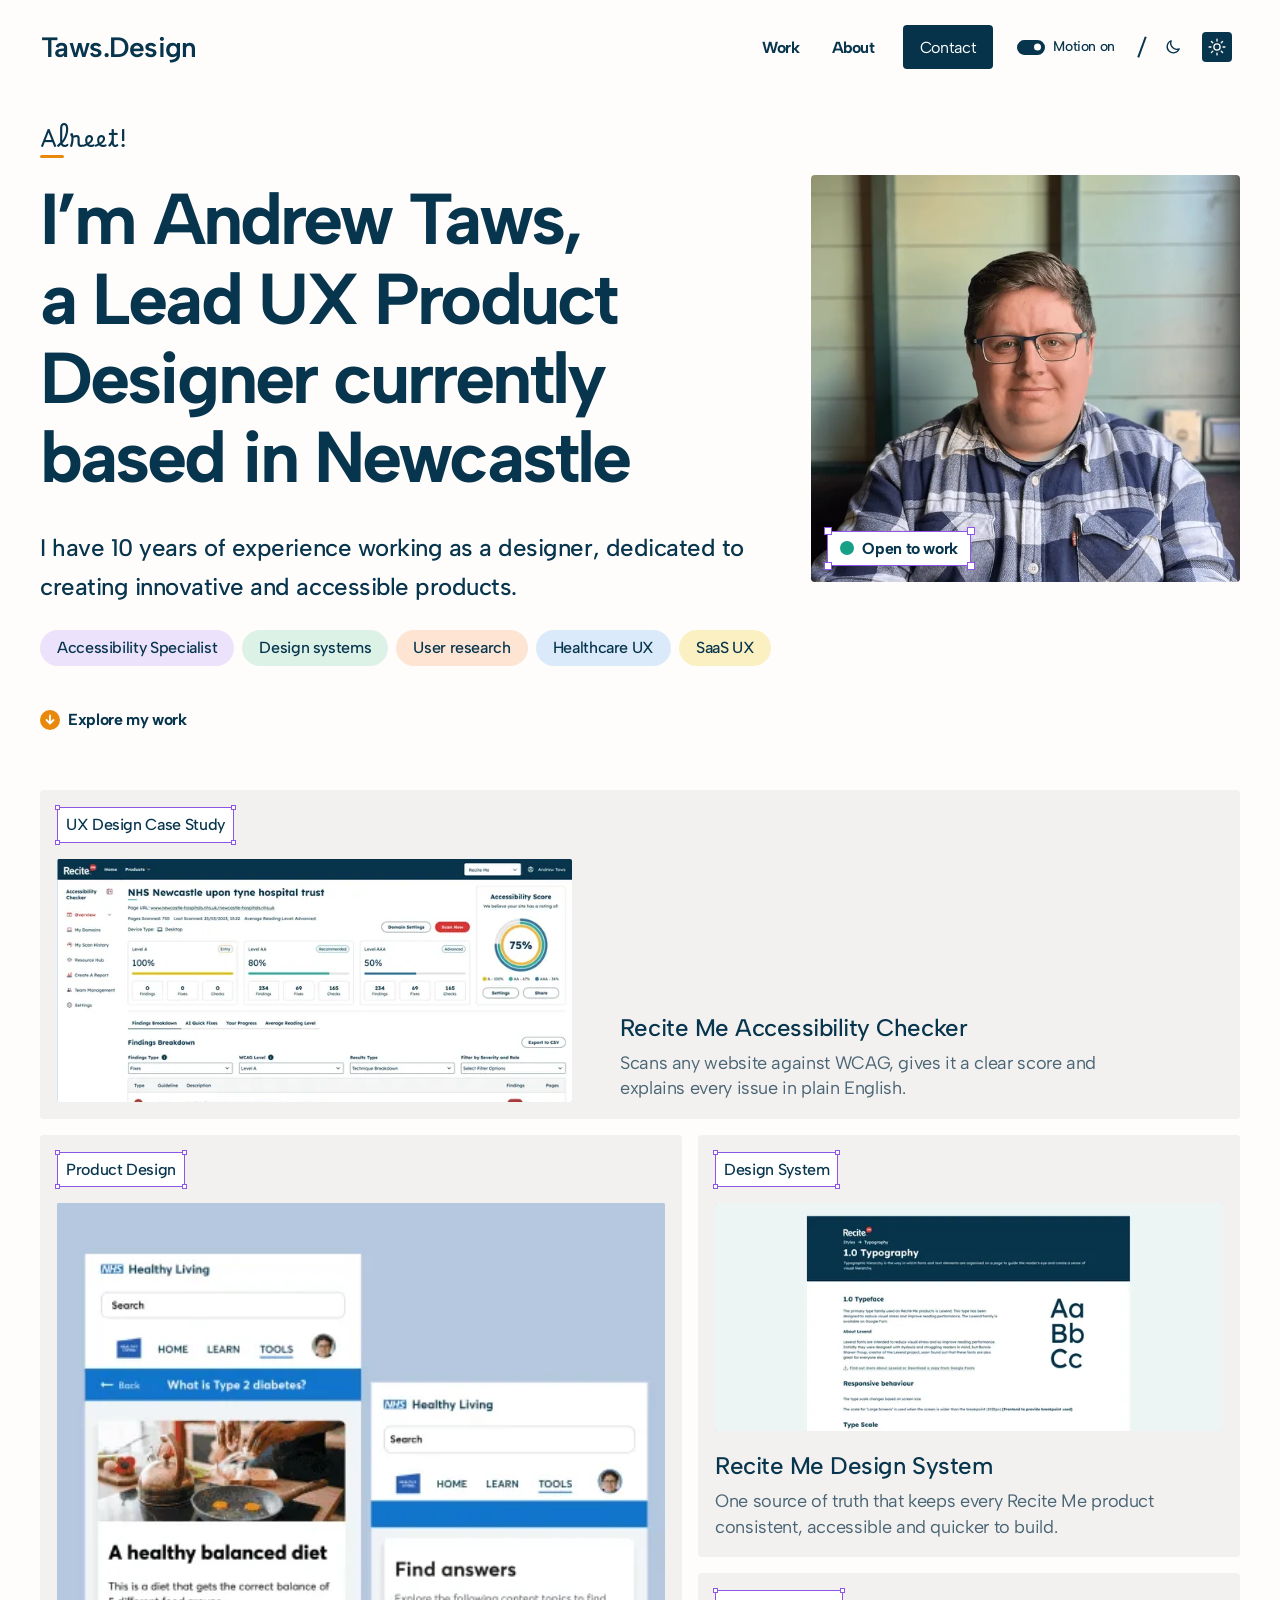
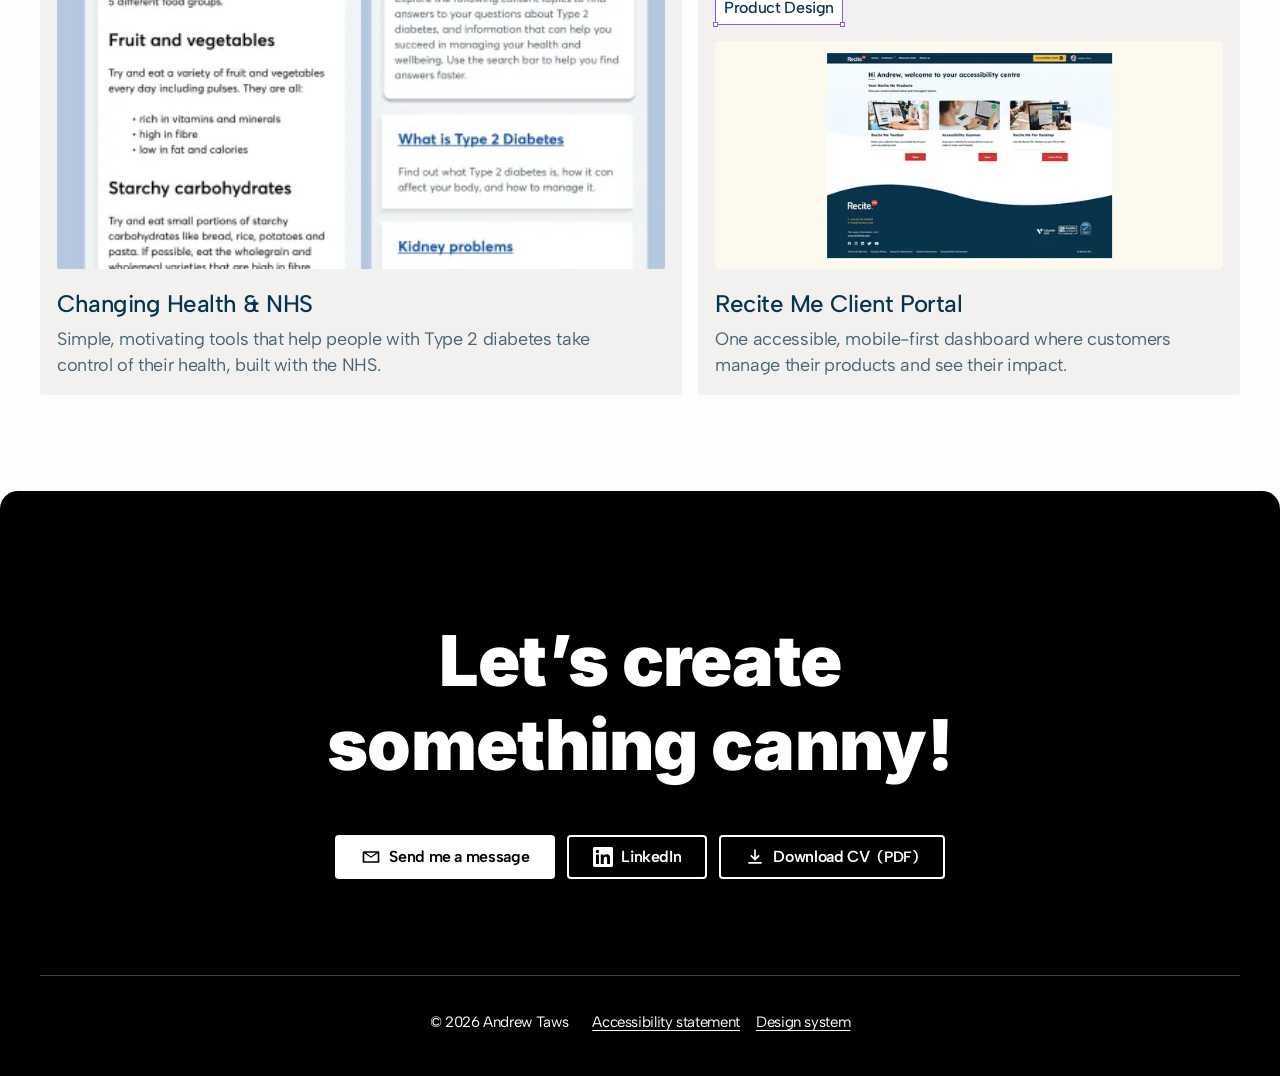
==== index.html @ 9b010a1b "Fix WCAG 1.3.1 (F2) flag on homepage card project-type chips The bold standalone chip read as an unm" ====
<!doctype html>
<html lang="en-GB">
<head>
  <meta charset="utf-8">
  <meta name="viewport" content="width=device-width, initial-scale=1">
  <script>(function(d){d.classList.add("js");try{if(localStorage.getItem("motion")==="paused")d.classList.add("motion-paused");var t=localStorage.getItem("theme");if(t==="dark"||t==="light")d.setAttribute("data-theme",t)}catch(e){}})(document.documentElement)</script>
  <title>Andrew Taws – Lead UX Product Designer, Accessibility Specialist</title>
  <meta name="description" content="Andrew Taws is a Lead UX Product Designer in Newcastle with 10 years' experience designing accessible products, design systems and healthcare services.">
  <link rel="canonical" href="https://andrewtaws.co.uk/">

  <meta property="og:type" content="website">
  <meta property="og:site_name" content="Taws.Design">
  <meta property="og:title" content="Andrew Taws – Lead UX Product Designer">
  <meta property="og:description" content="Lead UX Product Designer in Newcastle, specialising in accessibility, design systems and healthcare UX.">
  <meta property="og:url" content="https://andrewtaws.co.uk/">
  <meta property="og:image" content="https://andrewtaws.co.uk/assets/images/og-image.jpg">
  <meta property="og:image:width" content="1200">
  <meta property="og:image:height" content="630">
  <meta property="og:image:alt" content="Andrew Taws, Lead UX Product Designer">
  <meta name="twitter:card" content="summary_large_image">

  <link rel="icon" href="favicon.ico" sizes="any">
  <link rel="icon" href="favicon-32.png" type="image/png" sizes="32x32">
  <link rel="apple-touch-icon" href="apple-touch-icon.png">
  <link rel="manifest" href="site.webmanifest">
  <meta name="theme-color" content="#fffcfc" media="(prefers-color-scheme: light)">
  <meta name="theme-color" content="#0f1c25" media="(prefers-color-scheme: dark)">

  <link rel="preload" href="assets/fonts/albert-sans-latin.woff2" as="font" type="font/woff2" crossorigin>
  <link rel="stylesheet" href="assets/css/tokens.css?v=7671c35b">
  <link rel="stylesheet" href="assets/css/base.css?v=1dd6b6e0">
  <link rel="stylesheet" href="assets/css/components.css?v=0303f8e1">
  <script src="assets/js/site.js?v=ac7a32ef" defer></script>
  <script src="assets/js/scroll-reveal.js?v=4744df16" defer></script>
</head>
<body>
  <a class="skip-link" href="#main">Skip to main content</a>

  <header class="site-header">
    <div class="container site-header__inner">
      <a class="logo" href="./">Taws.Design<span class="visually-hidden"> – home</span></a>
      <button class="nav-toggle" type="button" aria-expanded="false" aria-controls="site-nav-list">
        <svg class="nav-toggle__icon" viewBox="0 0 24 24" aria-hidden="true" focusable="false"><path class="nav-toggle__open" d="M3 6h18v2H3V6Zm0 5h18v2H3v-2Zm0 5h18v2H3v-2Z"/><path class="nav-toggle__close" d="m6.4 5 5.6 5.6L17.6 5 19 6.4 13.4 12l5.6 5.6-1.4 1.4-5.6-5.6L6.4 19 5 17.6l5.6-5.6L5 6.4 6.4 5Z"/></svg>
        <span class="visually-hidden">Menu</span>
      </button>
      <nav class="site-nav" aria-label="Main">
        <ul class="site-nav__list" id="site-nav-list">
          <li><a class="site-nav__link" href="#work">Work</a></li>
          <li><a class="site-nav__link" href="about.html">About</a></li>
          <li><a class="site-nav__link site-nav__link--cta" href="contact.html">Contact</a></li>
          <li class="site-nav__item--motion"><button class="motion-toggle" type="button" role="switch" aria-checked="true"><span class="motion-toggle__switch" aria-hidden="true"></span>Motion<span class="motion-toggle__state" aria-hidden="true">&nbsp;on</span></button></li>
          <li class="site-nav__item--theme"><div class="theme-picker" role="group" aria-label="Colour theme"><button class="theme-picker__btn" type="button" aria-pressed="false" data-theme-choice="dark"><svg class="theme-picker__icon" viewBox="0 0 24 24" aria-hidden="true" focusable="false"><path d="M19.5 14.2A7.5 7.5 0 0 1 9.8 4.5a7.5 7.5 0 1 0 9.7 9.7Z"/></svg><span class="visually-hidden">Dark mode</span></button><button class="theme-picker__btn" type="button" aria-pressed="false" data-theme-choice="light"><svg class="theme-picker__icon" viewBox="0 0 24 24" aria-hidden="true" focusable="false"><circle cx="12" cy="12" r="3.75"/><path d="M12 2.5v2.25M12 19.25v2.25M2.5 12h2.25M19.25 12h2.25M5.3 5.3l1.6 1.6M17.1 17.1l1.6 1.6M5.3 18.7l1.6-1.6M17.1 6.9l1.6-1.6"/></svg><span class="visually-hidden">Light mode</span></button></div></li>
        </ul>
      </nav>
    </div>
  </header>

  <main id="main" tabindex="-1">
    <div class="container">
      <section class="hero hero--home">
        <div class="hero__content">
          <p class="greeting" data-reveal="intro-chars">Alreet!</p>
          <h1 data-reveal="intro-words" data-reveal-delay="0.3">I’m Andrew Taws, a Lead UX Product Designer currently based in Newcastle</h1>
          <p class="lead">I have 10 years of experience working as a designer, dedicated to creating innovative and accessible products.</p>
          <!-- TODO (Andrew): review these specialism chips. -->
          <div class="hero__tags">
            <ul class="pill-list hero__chips" aria-label="Specialisms">
              <li class="pill pill--violet">Accessibility Specialist</li>
              <li class="pill pill--mint">Design systems</li>
              <li class="pill pill--peach">User research</li>
              <li class="pill pill--sky">Healthcare UX</li>
              <li class="pill pill--lemon">SaaS UX</li>
            </ul>
            <p class="hero__actions">
              <a class="scroll-link scroll-link--nudge" href="#work">
                <span class="scroll-link__icon" aria-hidden="true">
                  <svg viewBox="0 0 12 12" focusable="false"><path d="M6 1.5v8M2.5 6 6 9.5 9.5 6" fill="none" stroke="currentColor" stroke-width="1.8" stroke-linecap="round" stroke-linejoin="round"/></svg>
                </span>
                <span class="hero__action-long">Explore my work</span><span class="hero__action-short">View work</span>
              </a>
            </p>
          </div>
        </div>

        <div class="hero__media">
          <div class="portrait">
            <img srcset="assets/images/shared/profile-andrew-taws-640.webp 640w, assets/images/shared/profile-andrew-taws-1024.webp 1024w, assets/images/shared/profile-andrew-taws.webp 1200w" sizes="(min-width: 75em) 448px, (min-width: 56em) 36vw, 14rem" class="portrait__img" src="assets/images/shared/profile-andrew-taws.webp" width="1200" height="1351" alt="Andrew Taws" loading="lazy" decoding="async">
            <p class="status-badge figma-frame figma-frame--lg"><span class="status-badge__dot" aria-hidden="true"></span>Open to work</p>
          </div>
        </div>
      </section>

      <section class="work" id="work" aria-labelledby="work-title">
        <h2 class="visually-hidden" id="work-title">Selected work</h2>
        <ul class="work-grid">
          <li data-reveal class="work-grid__item--feature">
            <div class="card card--feature">
              <h3 class="card__title"><a class="card__link" href="work/checker.html">Recite Me Accessibility Checker</a></h3>
              <p class="chip card__chip figma-frame"><span class="visually-hidden">Project type: </span>UX Design Case Study</p>
              <p class="card__desc">Scans any website against WCAG, gives it a clear score and explains every issue in plain English.</p>
              <div class="card__media">
                <img srcset="assets/images/shared/checker-dashboard-640.webp 640w, assets/images/shared/checker-dashboard-1024.webp 1024w, assets/images/shared/checker-dashboard-1440.webp 1440w, assets/images/shared/checker-dashboard.webp 1915w" sizes="(min-width: 75em) 540px, (min-width: 48em) 45vw, 92vw" src="assets/images/shared/checker-dashboard.webp" width="1915" height="1436" alt="" loading="lazy" decoding="async">
              </div>
            </div>
          </li>
          <li data-reveal class="work-grid__item--tall">
            <div class="card card--tall">
              <h3 class="card__title"><a class="card__link" href="work/changing-health.html">Changing Health &amp; NHS</a></h3>
              <p class="chip card__chip figma-frame"><span class="visually-hidden">Project type: </span>Product Design</p>
              <p class="card__desc">Simple, motivating tools that help people with Type 2 diabetes take control of their health, built with the NHS.</p>
              <div class="card__media">
                <img src="assets/images/home/home-card-changing-health.webp" width="430" height="1350" alt="" loading="lazy" decoding="async">
              </div>
            </div>
          </li>
          <li data-reveal class="work-grid__item--a">
            <div class="card card--wide">
              <h3 class="card__title"><a class="card__link" href="work/design-system.html">Recite Me Design System</a></h3>
              <p class="chip card__chip figma-frame"><span class="visually-hidden">Project type: </span>Design System</p>
              <p class="card__desc">One source of truth that keeps every Recite Me product consistent, accessible and quicker to build.</p>
              <div class="card__media">
                <img srcset="assets/images/home/home-card-design-system-640.webp 640w, assets/images/home/home-card-design-system-1024.webp 1024w, assets/images/home/home-card-design-system.webp 1524w" sizes="(min-width: 75em) 510px, (min-width: 48em) 44vw, 92vw" src="assets/images/home/home-card-design-system.webp" width="1524" height="684" alt="" loading="lazy" decoding="async">
              </div>
            </div>
          </li>
          <li data-reveal class="work-grid__item--b">
            <div class="card card--wide">
              <h3 class="card__title"><a class="card__link" href="work/client-portal.html">Recite Me Client Portal</a></h3>
              <p class="chip card__chip figma-frame"><span class="visually-hidden">Project type: </span>Product Design</p>
              <p class="card__desc">One accessible, mobile-first dashboard where customers manage their products and see their impact.</p>
              <div class="card__media">
                <img srcset="assets/images/home/home-card-client-portal-640.webp 640w, assets/images/home/home-card-client-portal-1024.webp 1024w, assets/images/home/home-card-client-portal.webp 1524w" sizes="(min-width: 75em) 510px, (min-width: 48em) 44vw, 92vw" src="assets/images/home/home-card-client-portal.webp" width="1524" height="684" alt="" loading="lazy" decoding="async">
              </div>
            </div>
          </li>
        </ul>
      </section>
    </div>
  </main>

  <footer class="site-footer on-dark">
    <div class="container">
      <h2 class="site-footer__title" data-reveal="words">Let’s create something canny!</h2>
      <ul class="cluster site-footer__actions">
        <li><a class="btn btn--inverse" href="contact.html">
          <svg class="btn__icon" viewBox="0 0 24 24" aria-hidden="true" focusable="false"><path d="M3 5h18a1 1 0 0 1 1 1v12a1 1 0 0 1-1 1H3a1 1 0 0 1-1-1V6a1 1 0 0 1 1-1Zm1 2.4V17h16V7.4l-7.4 5.2a1 1 0 0 1-1.2 0L4 7.4ZM5.9 7l6.1 4.3L18.1 7H5.9Z"/></svg>
          Send me a message</a></li>
        <li><a class="btn btn--ghost-inverse" href="https://www.linkedin.com/in/andrewtaws/" target="_blank" rel="noopener">
          <svg class="btn__icon" viewBox="0 0 24 24" aria-hidden="true" focusable="false"><path d="M20.45 20.45h-3.56v-5.57c0-1.33-.02-3.04-1.85-3.04-1.85 0-2.14 1.45-2.14 2.94v5.67H9.35V9h3.41v1.56h.05c.48-.9 1.64-1.85 3.37-1.85 3.6 0 4.27 2.37 4.27 5.46v6.28ZM5.34 7.43a2.06 2.06 0 1 1 0-4.13 2.06 2.06 0 0 1 0 4.13ZM7.12 20.45H3.56V9h3.56v11.45ZM22.22 0H1.77C.79 0 0 .77 0 1.73v20.54C0 23.23.79 24 1.77 24h20.45c.98 0 1.78-.77 1.78-1.73V1.73C24 .77 23.2 0 22.22 0Z"/></svg>
          LinkedIn<span class="visually-hidden"> (opens in a new tab)</span></a></li>
        <li><a class="btn btn--ghost-inverse" href="assets/files/andrew-taws-cv.pdf">
          <svg class="btn__icon" viewBox="0 0 24 24" aria-hidden="true" focusable="false"><path d="M11 3h2v9.6l3.3-3.3 1.4 1.4L12 16.4l-5.7-5.7 1.4-1.4 3.3 3.3V3ZM4 18h16v2H4v-2Z"/></svg>
          Download CV <span class="text-sm">(PDF)</span></a></li>
      </ul>
      <div class="site-footer__meta">
        <p>© 2026 Andrew Taws</p>
        <nav aria-label="Footer">
          <ul>
            <li><a href="accessibility.html">Accessibility statement</a></li>
            <li><a href="design-system.html">Design system</a></li>
          </ul>
        </nav>
      </div>
    </div>
  </footer>
</body>
</html>
---- assets/css/tokens.css ----
/* ==========================================================================
   Taws.Design: design tokens
   --------------------------------------------------------------------------
   The single source of truth for colour, type, spacing and shape.
   Every component reads from these custom properties. Change a value here
   and it updates everywhere. Documented in design-system.html.
   ========================================================================== */

/* Fonts: self-hosted Latin subsets (no third-party requests) -------------- */
@font-face {
  font-family: "Albert Sans";
  font-style: normal;
  font-weight: 400 700;
  font-display: swap;
  src: url("../fonts/albert-sans-latin.woff2") format("woff2");
}

@font-face {
  font-family: "Borel";
  font-style: normal;
  font-weight: 400;
  font-display: swap;
  src: url("../fonts/borel-latin.woff2") format("woff2");
}

@font-face {
  font-family: "Inter";
  font-style: normal;
  font-weight: 900;
  font-display: swap;
  src: url("../fonts/inter-900-latin.woff2") format("woff2");
}

:root {
  /* ---- Colour: primitives ---------------------------------------------- */
  --navy-900: #07354d;   /* Text and headings: 12.7:1 on canvas */
  --navy-800: #06334a;   /* Buttons */
  --navy-700: #0d4766;   /* Button hover */
  --slate-600: #4a6575;  /* Muted text: 6:1 on canvas */
  --sand-100: #f3f1ef;   /* Card surface */
  --snow-50: #fffcfc;    /* Page canvas */
  --white: #ffffff;
  --black: #000000;
  --sky-200: #b8d3ed;    /* Media band behind screenshots */
  --amber-500: #e8890c;  /* Decorative only: never for text or focus */
  --amber-700: #b35c00;  /* Focus ring on light: 4.6:1 */
  --amber-300: #ffb84d;  /* Focus ring on dark: 12.2:1 */
  --green-500: #16a085;  /* Status dot: decorative, always paired with text */
  --red-700: #b42318;    /* Errors: 6.4:1 */
  --violet-500: #8f55e4; /* Figma-style selection frame: 4:1 on cards. Decorative */
  --violet-100: #ece2fb; /* Accent pill background: navy text 10.4:1 */
  --mint-100: #dcf2e7;   /* Pastel pill: navy text 11.0:1 */
  --peach-100: #fde4d3;  /* Pastel pill: navy text 10.6:1 */
  --sky-100: #dbeafa;    /* Pastel pill: navy text 10.6:1 */
  --lemon-100: #fbf0c2;  /* Pastel pill: navy text 11.3:1 */

  /* ---- Colour: semantic roles (use these in components) ----------------- */
  --color-bg: var(--snow-50);
  --color-surface: var(--sand-100);
  --color-surface-raised: var(--white);
  --color-text: var(--navy-900);
  --color-text-muted: var(--slate-600);
  --color-heading: var(--navy-900);
  --color-link: var(--navy-900);
  --color-action: var(--navy-800);
  --color-action-hover: var(--navy-700);
  --color-on-action: var(--white);
  --color-accent: var(--amber-500);
  --color-focus: var(--amber-700);
  --color-focus-inverse: var(--amber-300);
  --color-media-band: var(--sky-200);
  --color-success: var(--green-500);
  --color-error: var(--red-700);
  --color-frame: var(--violet-500);
  --color-accent-soft: var(--violet-100);
  --color-inverse-bg: var(--black);
  --color-inverse-text: var(--white);
  --color-border: #d9d4cf;
  --color-border-strong: var(--navy-900);
  --color-on-inverse: var(--black);       /* Text on light buttons in the footer */
  --color-inverse-hover: var(--sand-100);
  --color-frame-handle: var(--white);     /* Figma frame corner handles */
  --color-input-bg: var(--white);
  --color-figure-bg: var(--white);        /* Behind screenshots with transparency */
  --color-selection-bg: var(--navy-900);
  --color-selection-text: var(--white);
  --color-code-bg: var(--navy-900);
  --color-code-text: var(--white);
  --color-pill-violet: var(--violet-100);
  --color-pill-mint: var(--mint-100);
  --color-pill-peach: var(--peach-100);
  --color-pill-sky: var(--sky-100);
  --color-pill-lemon: var(--lemon-100);
  --shadow-bar:
    0 1px 1px -1px rgb(0 0 0 / 0.18),
    0 4px 12px -2px rgb(7 53 77 / 0.16),
    0 12px 32px -8px rgb(7 53 77 / 0.12);
  color-scheme: light;

  /* ---- Typography ------------------------------------------------------- */
  --font-sans: "Albert Sans", system-ui, -apple-system, "Segoe UI", Roboto, sans-serif;
  --font-script: "Borel", "Segoe Script", cursive;
  --font-display: "Inter", "Albert Sans", system-ui, sans-serif;

  /* Fluid type scale: 320px to 1440px viewport */
  --text-sm: 0.9375rem;                                   /* 15px: smallest text */
  --text-base: 1.125rem;                                  /* 18px: body */
  --text-label: 1rem;                                     /* 16px: labels, nav, chips */
  --text-lead: clamp(1.25rem, 1.164rem + 0.43vw, 1.5rem);  /* 20 to 24px */
  --text-h3: clamp(1.375rem, 1.226rem + 0.71vw, 1.8125rem); /* 22 to 29px */
  --text-h2: clamp(1.625rem, 1.486rem + 0.71vw, 2rem);     /* 26 to 32px */
  --text-card-title: clamp(1.25rem, 1.164rem + 0.43vw, 1.5rem);
  --text-h1: clamp(2.5rem, 1.786rem + 3.57vw, 4.5rem);     /* 40 to 72px */
  --text-display: clamp(2.5rem, 1.83rem + 3.35vw, 4.375rem); /* 40 to 70px */
  --text-script: 1.5rem;                                   /* 24px */

  --weight-regular: 400;
  --weight-medium: 500;
  --weight-semibold: 600;
  --weight-bold: 700;
  --weight-black: 900;

  --leading-tight: 1.1;
  --leading-snug: 1.4;
  --leading-normal: 1.6;

  --tracking-display: -0.04em;
  --tracking-heading: -0.04em;
  --tracking-body: -0.02em;

  /* ---- Spacing (4px base) ----------------------------------------------- */
  --space-1: 0.25rem;  /* 4  */
  --space-2: 0.5rem;   /* 8  */
  --space-3: 0.75rem;  /* 12 */
  --space-4: 1rem;     /* 16 */
  --space-5: 1.5rem;   /* 24 */
  --space-6: 2rem;     /* 32 */
  --space-7: 3rem;     /* 48 */
  --space-8: 4rem;     /* 64 */
  --space-9: 6rem;     /* 96 */
  --space-10: 8rem;    /* 128 */

  --section-gap: clamp(var(--space-8), 6vw, var(--space-10));

  /* ---- Layout ----------------------------------------------------------- */
  --container-max: 75rem;      /* 1200px */
  --container-narrow: 69.375rem; /* 1110px: case studies */
  --container-prose: 40rem;    /* 640px: comfortable line length */
  --gutter: clamp(1rem, 0.5rem + 2.5vw, 2.5rem);

  /* ---- Shape & elevation ----------------------------------------------- */
  --radius-sm: 4px;
  --radius-md: 8px;
  --radius-lg: 18px;
  --radius-xl: 24px;
  --radius-pill: 999px;
  --shadow-sm: 0 1px 2px rgb(7 53 77 / 0.08);
  --shadow-md: 0 8px 24px rgb(7 53 77 / 0.12);

  /* ---- Interaction ------------------------------------------------------ */
  --target-min: 44px;          /* Comfortably above the WCAG 2.5.8 minimum */
  --focus-width: 3px;
  --focus-offset: 3px;
  --duration-fast: 150ms;
  --duration-base: 250ms;
  --ease-out: cubic-bezier(0.2, 0.8, 0.2, 1);
  --ease-reveal: cubic-bezier(0.16, 1, 0.3, 1);   /* "expo out": fast, then settles */
  --ease-in-out: cubic-bezier(0.65, 0, 0.35, 1);
  --duration-reveal: 0.7s;
  --duration-intro: 0.8s;                          /* Intro text blur-in */
  --duration-page-out: 0.15s;                      /* Page transition: old page out */
  --duration-page-in: 0.25s;                       /* Page transition: new page in */
}

/* ---- Dark theme ----------------------------------------------------------
   Follows the device setting, unless the visitor picks a theme with the
   "Dark mode" switch (stored and applied as data-theme on <html> by the
   head script). Only semantic tokens change; components need no edits. */
@media (prefers-color-scheme: dark) {
  :root:not([data-theme="light"]) {
    /* Deep navy-slate, never pure black. Every text pair is above 4.5:1 and
       every UI edge above 3:1 (checked in docs/DESIGN-SYSTEM.md). */
    --color-bg: #0f1c25;              /* Text 14.8:1 */
    --color-surface: #172a36;         /* Text 12.6:1 */
    --color-surface-raised: #1d3341;  /* Text 11.2:1 */
    --color-text: #e8eef2;
    --color-text-muted: #a7bac7;      /* 6.6:1 on raised surfaces */
    --color-heading: #f3f7f9;
    --color-link: #e8eef2;
    --color-action: #8ecbef;          /* Light buttons, dark text 10.2:1 */
    --color-action-hover: #b5dcf4;
    --color-on-action: #0b1820;
    --color-focus: #ffb84d;           /* 8.6:1 or more on every surface */
    --color-focus-inverse: #ffb84d;
    --color-media-band: #24445a;
    --color-success: #3fd0a2;
    --color-error: #ff958b;           /* 6.2:1 or more */
    --color-frame: #b08af2;           /* 5.5:1 on cards */
    --color-inverse-bg: #0a1620;      /* Footer: darker than the page, not black */
    --color-inverse-text: #f3f7f9;
    --color-border: #3a5566;
    --color-border-strong: #e8eef2;
    --color-on-inverse: #0a1620;
    --color-inverse-hover: #d3e1ea;
  --color-inverse-hover: #d3e1ea;
    --color-frame-handle: #172a36;
    --color-input-bg: #132530;
    --color-figure-bg: #ffffff;
    --color-selection-bg: #8ecbef;
    --color-selection-text: #0b1820;
    --color-code-bg: #08131b;
    --color-code-text: #e8eef2;
    --color-pill-violet: #3d2f5e;     /* Pill text 8.7 to 10.2:1 */
    --color-pill-mint: #1f4537;
    --color-pill-peach: #4e3121;
    --color-pill-sky: #1f3c57;
    --color-pill-lemon: #4a411a;
    --color-accent-soft: #3d2f5e;
    --shadow-sm: 0 1px 2px rgb(0 0 0 / 0.4);
    --shadow-md: 0 8px 24px rgb(0 0 0 / 0.45);
    --shadow-bar:
      0 0 0 1px #2b4352,
      0 4px 12px -2px rgb(0 0 0 / 0.5),
      0 12px 32px -8px rgb(0 0 0 / 0.45);
    color-scheme: dark;
  }
}

:root[data-theme="dark"] {
  /* Deep navy-slate, never pure black. Every text pair is above 4.5:1 and
     every UI edge above 3:1 (checked in docs/DESIGN-SYSTEM.md). */
  --color-bg: #0f1c25;              /* Text 14.8:1 */
  --color-surface: #172a36;         /* Text 12.6:1 */
  --color-surface-raised: #1d3341;  /* Text 11.2:1 */
  --color-text: #e8eef2;
  --color-text-muted: #a7bac7;      /* 6.6:1 on raised surfaces */
  --color-heading: #f3f7f9;
  --color-link: #e8eef2;
  --color-action: #8ecbef;          /* Light buttons, dark text 10.2:1 */
  --color-action-hover: #b5dcf4;
  --color-on-action: #0b1820;
  --color-focus: #ffb84d;           /* 8.6:1 or more on every surface */
  --color-focus-inverse: #ffb84d;
  --color-media-band: #24445a;
  --color-success: #3fd0a2;
  --color-error: #ff958b;           /* 6.2:1 or more */
  --color-frame: #b08af2;           /* 5.5:1 on cards */
  --color-inverse-bg: #0a1620;      /* Footer: darker than the page, not black */
  --color-inverse-text: #f3f7f9;
  --color-border: #3a5566;
  --color-border-strong: #e8eef2;
  --color-on-inverse: #0a1620;
  --color-inverse-hover: #d3e1ea;
  --color-frame-handle: #172a36;
  --color-input-bg: #132530;
  --color-figure-bg: #ffffff;
  --color-selection-bg: #8ecbef;
  --color-selection-text: #0b1820;
  --color-code-bg: #08131b;
  --color-code-text: #e8eef2;
  --color-pill-violet: #3d2f5e;     /* Pill text 8.7 to 10.2:1 */
  --color-pill-mint: #1f4537;
  --color-pill-peach: #4e3121;
  --color-pill-sky: #1f3c57;
  --color-pill-lemon: #4a411a;
  --color-accent-soft: #3d2f5e;
  --shadow-sm: 0 1px 2px rgb(0 0 0 / 0.4);
  --shadow-md: 0 8px 24px rgb(0 0 0 / 0.45);
  --shadow-bar:
    0 0 0 1px #2b4352,
    0 4px 12px -2px rgb(0 0 0 / 0.5),
    0 12px 32px -8px rgb(0 0 0 / 0.45);
  color-scheme: dark;
}
---- assets/css/base.css ----
/* ==========================================================================
   Taws.Design: base
   --------------------------------------------------------------------------
   Reset, element defaults, typography, focus and utility classes.
   Depends on tokens.css.
   ========================================================================== */

/* ---- Reset ------------------------------------------------------------- */
*,
*::before,
*::after {
  box-sizing: border-box;
}

* {
  margin: 0;
}

html {
  -webkit-text-size-adjust: 100%;
  text-size-adjust: 100%;
  scroll-padding-top: var(--space-6);
}

/* Push the target of an in-page link a little further down, so it isn't
   pressed against the top edge */
:target {
  scroll-margin-top: var(--space-4);
}

@media (prefers-reduced-motion: no-preference) {
  html {
    scroll-behavior: smooth;
  }
}

body {
  min-height: 100vh;
  display: flex;
  flex-direction: column;
  background-color: var(--color-bg);
  color: var(--color-text);
  font-family: var(--font-sans);
  font-size: var(--text-base);
  font-weight: var(--weight-regular);
  line-height: var(--leading-normal);
  letter-spacing: var(--tracking-body);
  -webkit-font-smoothing: antialiased;
  -moz-osx-font-smoothing: grayscale;
}

main {
  flex: 1 0 auto;
}

img,
picture,
svg,
video {
  display: block;
  max-width: 100%;
}

img {
  height: auto;
}

input,
button,
textarea,
select {
  font: inherit;
  letter-spacing: inherit;
  color: inherit;
}

button {
  cursor: pointer;
}

p,
li,
h1,
h2,
h3,
h4,
figcaption {
  overflow-wrap: break-word;
}

/* ---- Typography -------------------------------------------------------- */
h1,
h2,
h3,
h4 {
  color: var(--color-heading);
  text-wrap: balance;
}

h1,
.h1 {
  font-size: var(--text-h1);
  font-weight: var(--weight-bold);
  line-height: var(--leading-tight);
  letter-spacing: var(--tracking-display);
}

h2,
.h2 {
  font-size: var(--text-h2);
  font-weight: var(--weight-semibold);
  line-height: var(--leading-snug);
  letter-spacing: var(--tracking-heading);
}

h3,
.h3 {
  font-size: var(--text-h3);
  font-weight: var(--weight-medium);
  line-height: var(--leading-snug);
  letter-spacing: var(--tracking-heading);
}

h4,
.h4 {
  font-size: var(--text-lead);
  font-weight: var(--weight-bold);
  line-height: var(--leading-snug);
  letter-spacing: var(--tracking-body);
}

p {
  text-wrap: pretty;
}

.lead {
  font-size: var(--text-lead);
  font-weight: var(--weight-medium);
  line-height: var(--leading-normal);
  letter-spacing: var(--tracking-body);
}

.text-muted {
  color: var(--color-text-muted);
}

.text-sm {
  font-size: var(--text-sm);
}

strong,
b {
  font-weight: var(--weight-bold);
}

/* ---- Links ------------------------------------------------------------- */
a {
  color: var(--color-link);
  text-decoration-thickness: 1px;
  text-underline-offset: 0.2em;
}

a:hover {
  text-decoration-thickness: 2px;
}

/* ---- Focus: one clear, consistent ring everywhere (2.4.7, 2.4.11, 2.4.13)  */
:focus-visible {
  outline: var(--focus-width) solid var(--color-focus);
  outline-offset: var(--focus-offset);
  border-radius: 2px;
}

:focus:not(:focus-visible) {
  outline: none;
}

/* On dark surfaces, flip to the light ring */
.on-dark :focus-visible,
.on-dark:focus-visible {
  outline-color: var(--color-focus-inverse);
}

/* Programmatic focus targets (e.g. skip link destination, error summary) */
[tabindex="-1"]:focus {
  outline: none;
}

[tabindex="-1"]:focus-visible {
  outline: var(--focus-width) solid var(--color-focus);
}

/* ---- Selection --------------------------------------------------------- */
::selection {
  background-color: var(--color-selection-bg);
  color: var(--color-selection-text);
}

/* ---- Utilities --------------------------------------------------------- */

/* Hide visually, keep for assistive tech */
.visually-hidden:not(:focus):not(:active) {
  position: absolute !important;
  width: 1px !important;
  height: 1px !important;
  padding: 0 !important;
  margin: -1px !important;
  overflow: hidden !important;
  clip: rect(0 0 0 0) !important;
  clip-path: inset(50%) !important;
  white-space: nowrap !important;
  border: 0 !important;
}

/* Centred, padded page container */
.container {
  width: min(100% - (var(--gutter) * 2), var(--container-max));
  margin-inline: auto;
}

.container--narrow {
  width: min(100% - (var(--gutter) * 2), var(--container-narrow));
}

/* Vertical rhythm: consistent space between siblings */
.flow > * + * {
  margin-block-start: var(--flow-space, 1em);
}

.stack {
  display: flex;
  flex-direction: column;
  gap: var(--stack-gap, var(--space-4));
}

ul.cluster,
ul.stack {
  padding: 0;
  list-style: none;
}

.cluster {
  display: flex;
  flex-wrap: wrap;
  align-items: center;
  gap: var(--cluster-gap, var(--space-4));
}

.section {
  padding-block: var(--section-gap);
}

.section--tight-top {
  padding-block-start: var(--space-6);
}

/* ---- Motion preferences (2.3.3) ---------------------------------------- */
@media (prefers-reduced-motion: reduce) {
  *,
  *::before,
  *::after {
    animation-duration: 0.01ms !important;
    animation-iteration-count: 1 !important;
    transition-duration: 0.01ms !important;
    scroll-behavior: auto !important;
  }
}
---- assets/css/components.css ----
/* ==========================================================================
   Taws.Design: components
   --------------------------------------------------------------------------
   Reusable, documented building blocks. Naming follows BEM:
   .block, .block__element, .block--modifier.
   Every component is shown with copy-paste markup in design-system.html.

   Contents
   01 Skip link            10 Work grid & cards     19 Disclosure
   02 Site header & nav    11 Case hero             20 Pager
   03 Buttons              12 Case meta             21 Experience
   04 Greeting & eyebrow   13 Split section         22 Forms
   05 Chips                14 Prose                 23 Error summary
   06 Status badge         15 Media band            24 Contact list
   07 Scroll link          16 Gallery & figure      25 Site footer
   08 Home hero            17 Persona               26 Swatches (docs)
   09 Portrait             18 Callout               27 Forced colours
   ========================================================================== */

/* 01 Skip link ------------------------------------------------------------ */
.skip-link {
  position: absolute;
  top: var(--space-3);
  left: var(--space-3);
  z-index: 100;
  padding: var(--space-3) var(--space-4);
  background: var(--color-action);
  color: var(--color-on-action);
  font-weight: var(--weight-bold);
  border-radius: var(--radius-sm);
  text-decoration: none;
  transform: translateY(calc(-100% - var(--space-6)));
}

.skip-link:focus {
  transform: none;
}

.skip-link:focus-visible {
  outline-color: var(--color-focus);
}

/* 02 Site header & nav ---------------------------------------------------- */
.site-header {
  position: relative;
  z-index: 50;
  padding-block: var(--space-4);
}

.site-header__inner {
  display: flex;
  flex-wrap: wrap;
  align-items: center;
  justify-content: space-between;
  gap: var(--space-2) var(--space-5);
  padding: var(--space-2) 0;
  border: 1px solid transparent;
  border-radius: var(--radius-pill);
  transition:
    background-color var(--duration-base) ease,
    box-shadow var(--duration-base) ease,
    padding var(--duration-base) var(--ease-out);
}

/* Sticky bar ------------------------------------------------------------
   The header stays at the top of tall-enough viewports. It's switched off on
   short viewports (e.g. 400% zoom, landscape phones) so it never covers much
   of the screen (WCAG 1.4.10, 2.4.11).
   Without JavaScript: a plain sticky header on the page background.
   With JavaScript (html.js): transparent at the top of the page, and once
   the page is scrolled (.is-stuck) it becomes a floating rounded bar. */
@media (min-height: 40em) {
  .site-header {
    position: sticky;
    top: 0;
    background: var(--color-bg);
  }

  .js .site-header {
    background: transparent;
  }

  .site-header.is-stuck .site-header__inner {
    padding-inline: clamp(var(--space-3), 2vw, var(--space-5));
    background: var(--color-surface-raised);
    box-shadow: var(--shadow-bar);
  }

  /* Keep focused elements and anchor targets clear of the bar (2.4.11).
     --header-height is measured by site.js. The fallback covers a
     two-row header on small screens. */
  html {
    scroll-padding-top: calc(var(--header-height, 8.5rem) + var(--space-4));
  }

  /* The header's own controls are always visible, so cancel that padding
     for them. Otherwise focusing a nav link while scrolled down would make
     the browser jump the page to "reveal" it. */
  .site-header * {
    scroll-margin-top: calc(-1 * (var(--header-height, 8.5rem) + var(--space-4)));
  }
}

/* Menu button (small screens, JavaScript only) --------------------------
   Below 45em the links (and the "Motion" switch) don't fit on one row, so, as on the original site,
   they move behind a "Menu" button. It's a disclosure button: aria-expanded
   reports its state, and without JavaScript it stays hidden and the links
   simply wrap below the logo. The html.js class is set by a one-line
   script in the <head>, so the header is drawn in its final shape. */
.nav-toggle {
  display: none;
  align-items: center;
  gap: var(--space-2);
  min-height: var(--target-min);
  padding: var(--space-2) var(--space-3);
  background: transparent;
  border: 2px solid transparent;
  border-radius: var(--radius-sm);
  font-size: var(--text-label);
  font-weight: var(--weight-bold);
  color: var(--color-heading);
}

.nav-toggle:hover {
  border-color: var(--color-border-strong);
}

.nav-toggle__icon {
  width: 1.5rem;
  height: 1.5rem;
  fill: currentColor;
}

.nav-toggle__close,
.nav-toggle[aria-expanded="true"] .nav-toggle__open {
  display: none;
}

.nav-toggle[aria-expanded="true"] .nav-toggle__close {
  display: inline;
}

@media (max-width: 44.99em) {
  .js .nav-toggle {
    display: inline-flex;
    justify-content: center;
    min-width: var(--target-min);
    padding: var(--space-2);
  }

  /* As on the original site: a bigger logo and a 70px bar on phones */
  .js .logo {
    font-size: 2rem;
  }

  .js .site-header__inner {
    min-height: 4.375rem;
  }

  .js .site-header.is-stuck .site-header__inner {
    padding-inline: var(--space-5) var(--space-3);
  }

  .js .site-header__inner {
    position: relative;
  }

  /* The open menu floats over the page as a panel, so opening it never
     pushes the content down */
  .js .site-nav {
    position: absolute;
    top: calc(100% + var(--space-2));
    left: 0;
    right: 0;
    padding: var(--space-3);
    background: var(--color-surface-raised);
    border: 1px solid var(--color-border);
    border-radius: var(--radius-md);
    box-shadow: var(--shadow-md);
  }

  .js .site-nav:not(.is-open) {
    display: none;
  }

  .js .site-nav__list {
    flex-direction: column;
    align-items: stretch;
    gap: var(--space-1);
  }

  .js .site-nav__link {
    width: 100%;
    padding-inline: var(--space-4);
  }

  .js .site-nav__item--motion,
  .js .site-nav__item--theme {
    margin-block-start: var(--space-1);
  }

  .js .theme-picker {
    justify-content: center;
  }

  .js .motion-toggle {
    justify-content: center;
    width: 100%;
    margin-inline-start: 0;
  }

  .js .site-nav__link--cta {
    justify-content: center;
    margin-inline-start: 0;
    margin-block-start: var(--space-2);
  }
}

.logo {
  display: inline-flex;
  align-items: center;
  min-height: var(--target-min);
  font-size: clamp(1.5rem, 1.4rem + 0.5vw, 1.75rem);
  font-weight: var(--weight-semibold);
  letter-spacing: var(--tracking-body);
  color: var(--color-heading);
  text-decoration: none;
}

.logo:hover {
  text-decoration: underline;
  text-decoration-thickness: 2px;
}

.site-nav__list {
  display: flex;
  flex-wrap: wrap;
  align-items: center;
  gap: var(--space-2);
  padding: 0;
  list-style: none;
}

.site-nav__link {
  display: inline-flex;
  align-items: center;
  min-height: var(--target-min);
  padding-inline: var(--space-3);
  font-size: var(--text-label);
  font-weight: var(--weight-bold);
  color: var(--color-link);
  text-decoration: none;
  border-radius: var(--radius-sm);
}

.site-nav__link:hover,
.site-nav__link[aria-current="page"] {
  text-decoration: underline;
  text-decoration-thickness: 2px;
  text-underline-offset: 0.35em;
}

.site-nav__link--cta {
  margin-inline-start: var(--space-2);
  padding-inline: var(--space-4);
  background: var(--color-action);
  color: var(--color-on-action);
  font-weight: var(--weight-regular);
  border: 1px solid transparent;
}

.site-nav__link--cta:hover {
  background: var(--color-action-hover);
}

.site-nav__link--cta[aria-current="page"] {
  font-weight: var(--weight-bold);
}

/* Motion switch ----------------------------------------------------------
   After Contact: a small pill switch and the word "MOTION" (styled after
   microsoft.design). It's a real switch (role="switch", aria-checked):
   on = animations play, off = every animation on the site stops and the
   choice is remembered (site.js). State shows by knob position and fill,
   not colour alone. It needs JavaScript and is hidden for reduced motion,
   where nothing animates anyway. */
.site-nav__item--motion {
  display: none;
}

@media (prefers-reduced-motion: no-preference) {
  .js .site-nav__item--motion {
    display: list-item;
  }
}

/* Theme picker ------------------------------------------------------------
   After the Motion switch, behind a thin slash (as on microsoft.design):
   two icon buttons, moon (Dark mode) and sun (Light mode), in a labelled
   group. aria-pressed marks the active theme, which also sits in a filled
   square. Each button is a 44px target. It shows whenever JavaScript runs;
   without it the site still follows the device's light or dark setting. */
.site-nav__item--theme {
  display: none;
}

.js .site-nav__item--theme {
  display: list-item;
}

.theme-picker {
  position: relative;
  display: flex;
  align-items: center;
}

/* The slash (wider screens): a thin drawn line, so there's nothing to
   read out */
@media (min-width: 45em) {
  .js .site-nav__item--motion + .site-nav__item--theme .theme-picker {
    padding-inline-start: var(--space-4);
  }

  .js .site-nav__item--motion + .site-nav__item--theme .theme-picker::before {
    content: "";
    position: absolute;
    left: 0.375rem;
    top: 50%;
    width: 1.5px;
    height: 1.375rem;
    background: var(--color-link);
    transform: translateY(-50%) rotate(20deg);
  }
}

.theme-picker__btn {
  display: grid;
  place-items: center;
  width: var(--target-min);
  height: var(--target-min);
  padding: 0;
  background: transparent;
  border: 0;
  border-radius: var(--radius-sm);
  color: var(--color-link);
  cursor: pointer;
}

.theme-picker__icon {
  box-sizing: content-box;
  width: 1.25rem;
  height: 1.25rem;
  padding: 0.3125rem;
  border-radius: var(--radius-sm);
  fill: none;
  stroke: currentColor;
  stroke-width: 1.6;
  stroke-linecap: round;
  stroke-linejoin: round;
}

.theme-picker__btn:hover .theme-picker__icon {
  box-shadow: inset 0 0 0 1.5px currentColor;
}

.theme-picker__btn[aria-pressed="true"] .theme-picker__icon {
  background: var(--color-link);
  color: var(--color-bg);
  box-shadow: none;
}

.motion-toggle {
  display: inline-flex;
  align-items: center;
  min-height: var(--target-min);
  padding-inline: var(--space-3);
  margin-inline-start: var(--space-1);
  background: transparent;
  border: 0;
  border-radius: var(--radius-sm);
  font: inherit;
  font-size: 0.875rem;
  font-weight: var(--weight-medium);
  line-height: 1;
  color: var(--color-link);
  cursor: pointer;
}

.motion-toggle:hover {
  text-decoration: underline;
  text-decoration-thickness: 2px;
  text-underline-offset: 0.35em;
}

/* The pill: 2px outline in the text colour (well above 3:1, WCAG 1.4.11).
   Off: hollow, knob on the left. On: filled, white knob on the right. */
.motion-toggle__switch {
  position: relative;
  flex: none;
  margin-inline-end: var(--space-2);
  width: 1.75rem;
  height: 0.9375rem;
  border: 2px solid currentColor;
  border-radius: var(--radius-pill);
  transition: background-color var(--duration-fast) ease;
}

.motion-toggle__switch::after {
  content: "";
  position: absolute;
  top: 50%;
  left: 2px;
  width: 0.4375rem;
  height: 0.4375rem;
  border-radius: 50%;
  background: currentColor;
  transform: translateY(-50%);
  transition: transform var(--duration-fast) var(--ease-out), background-color var(--duration-fast) ease;
}

.motion-toggle[aria-checked="true"] .motion-toggle__switch {
  background: currentColor;
}

.motion-toggle[aria-checked="true"] .motion-toggle__switch::after {
  background: var(--color-bg);
  transform: translate(0.8125rem, -50%);
}

/* Paused: nothing moves anywhere on the site. Set on <html> by the head
   script (from the saved choice) and by site.js. */
html.motion-paused {
  scroll-behavior: auto;
}

html.motion-paused *,
html.motion-paused *::before,
html.motion-paused *::after {
  animation: none !important;
  transition: none !important;
  scroll-behavior: auto !important;
}

html.motion-paused::view-transition-old(*),
html.motion-paused::view-transition-new(*),
html.motion-paused::view-transition-group(*) {
  animation: none !important;
}

/* 03 Buttons -------------------------------------------------------------- */
.btn {
  display: inline-flex;
  align-items: center;
  justify-content: center;
  gap: var(--space-2);
  min-height: var(--target-min);
  padding: var(--space-2) var(--space-5);
  border: 2px solid transparent;
  border-radius: var(--radius-sm);
  font-size: var(--text-label);
  font-weight: var(--weight-semibold);
  line-height: 1.2;
  text-align: center;
  text-decoration: none;
  transition: background-color var(--duration-fast) ease, color var(--duration-fast) ease;
}

.btn--primary {
  background: var(--color-action);
  color: var(--color-on-action);
}

.btn--primary:hover {
  background: var(--color-action-hover);
}

.btn--secondary {
  background: transparent;
  color: var(--color-action);
  border-color: var(--color-action);
}

.btn--secondary:hover {
  background: var(--color-action);
  color: var(--color-on-action);
}

.btn--inverse {
  background: var(--color-inverse-text);
  color: var(--color-on-inverse);
}

.btn--inverse:hover {
  background: var(--color-inverse-hover);
}

.btn--ghost-inverse {
  background: transparent;
  color: var(--color-inverse-text);
  border-color: var(--color-inverse-text);
}

.btn--ghost-inverse:hover {
  background: var(--color-inverse-text);
  color: var(--color-on-inverse);
}

.btn--block {
  width: 100%;
}

.btn__icon,
.icon {
  width: 1.25em;
  height: 1.25em;
  flex-shrink: 0;
  fill: currentColor;
}

/* 04 Greeting & eyebrow ----------------------------------------------------- */
.greeting,
.eyebrow {
  display: inline-block;
  position: relative;
  padding-block-end: var(--space-3);
  margin-block-end: var(--space-4);
  color: var(--color-heading);
}

.greeting {
  padding-block-end: 0;
  font-family: var(--font-script);
  font-size: var(--text-script);
  line-height: 1.4;
  letter-spacing: 0;
}


.eyebrow {
  font-size: var(--text-label);
  font-weight: var(--weight-bold);
}

.greeting::after,
.eyebrow::after {
  content: "";
  position: absolute;
  left: 0;
  bottom: 0;
  width: 1.5rem;
  height: 3px;
  border-radius: 2px;
  background: var(--color-accent);
}

/* Borel leaves a lot of space below its letters, so place the line from
   the top of the text instead of the bottom of the box: about 8px under
   the lettering */
.greeting::after {
  top: 1em;
  bottom: auto;
}

/* 05 Chips ---------------------------------------------------------------- */
.chip {
  display: inline-flex;
  align-items: center;
  width: fit-content;
  padding: var(--space-1) var(--space-2);
  background: var(--color-surface-raised);
  border: 1px solid transparent;
  border-radius: 2px;
  font-size: var(--text-label);
  /* Medium, not bold: a chip is a tag, and bold standalone text reads as
     a heading that isn't marked up as one (WCAG 1.3.1, failure F2) */
  font-weight: var(--weight-medium);
  line-height: var(--leading-normal);
  color: var(--color-heading);
}

.chip-list {
  display: flex;
  flex-wrap: wrap;
  gap: var(--space-2);
  padding: 0;
  list-style: none;
}

.chip--outline {
  background: transparent;
  border-color: var(--color-border-strong);
}

/* 06 Status badge --------------------------------------------------------- */
.status-badge {
  display: inline-flex;
  align-items: center;
  gap: var(--space-2);
  padding: var(--space-1) var(--space-3);
  background: var(--color-surface-raised);
  border: 1px solid transparent;
  border-radius: var(--radius-sm);
  font-size: var(--text-label);
  font-weight: var(--weight-bold);
  color: var(--color-heading);
  box-shadow: var(--shadow-sm);
}

.status-badge__dot {
  position: relative;
  width: 0.875rem;
  height: 0.875rem;
  border-radius: 50%;
  background: var(--color-success);
}

/* Pulse, as on the original site: two rings ripple out from the dot.
   With JavaScript it loops, and the "Motion" switch in the header
   stops it (WCAG 2.2.2 Pause, Stop, Hide). Without JavaScript there's no
   switch, so it plays twice (about 4.5 seconds) and stops. Off for reduced
   motion. */
.status-badge__dot::before,
.status-badge__dot::after {
  content: "";
  position: absolute;
  inset: 0;
  border-radius: 50%;
  background: var(--color-success);
  opacity: 0;
  pointer-events: none;
}

@media (prefers-reduced-motion: no-preference) {
  .status-badge__dot::before,
  .status-badge__dot::after {
    animation: status-pulse 1.8s cubic-bezier(0, 0, 0.2, 1) 2 both;
  }

  .status-badge__dot::after {
    animation-delay: 0.9s;
  }

  .js .status-badge__dot::before,
  .js .status-badge__dot::after {
    animation-iteration-count: infinite;
  }
}

@keyframes status-pulse {
  from {
    transform: scale(1);
    opacity: 0.5;
  }

  to {
    transform: scale(3.85);
    opacity: 0;
  }
}

/* Figma frame -----------------------------------------------------------
   A nod to Figma's component selection: a 1px violet outline with a white
   square handle on each corner. Add .figma-frame to any element (it's used
   on the card tags and the "Open to Work" badge). Purely decorative: the
   handles are one pseudo-element drawn with layered backgrounds, so there's
   no extra markup and nothing for assistive tech to announce.
   --frame-handle sets the handle size (default 5px). */
.figma-frame {
  --frame-handle: 5px;
  position: relative;
  border: 1px solid var(--color-frame);
  border-radius: 0;
}

.figma-frame--lg {
  --frame-handle: 8px;
}

.figma-frame::after {
  --h: var(--frame-handle);
  --i: calc(var(--frame-handle) - 2px);
  content: "";
  position: absolute;
  inset: calc(var(--h) / -2 - 0.5px);
  pointer-events: none;
  background:
    linear-gradient(var(--color-frame-handle), var(--color-frame-handle)) 1px 1px / var(--i) var(--i),
    linear-gradient(var(--color-frame-handle), var(--color-frame-handle)) calc(100% - 1px) 1px / var(--i) var(--i),
    linear-gradient(var(--color-frame-handle), var(--color-frame-handle)) 1px calc(100% - 1px) / var(--i) var(--i),
    linear-gradient(var(--color-frame-handle), var(--color-frame-handle)) calc(100% - 1px) calc(100% - 1px) / var(--i) var(--i),
    linear-gradient(var(--color-frame), var(--color-frame)) 0 0 / var(--h) var(--h),
    linear-gradient(var(--color-frame), var(--color-frame)) 100% 0 / var(--h) var(--h),
    linear-gradient(var(--color-frame), var(--color-frame)) 0 100% / var(--h) var(--h),
    linear-gradient(var(--color-frame), var(--color-frame)) 100% 100% / var(--h) var(--h);
  background-repeat: no-repeat;
}

/* Scroll reveal ----------------------------------------------------------
   Set up by assets/js/scroll-reveal.js on [data-reveal] elements that start
   below the fold. They fade gently up as they scroll into view; content on
   screen at load is never hidden. Nothing here applies without JavaScript
   or with reduced motion, because the script doesn't add these classes. */
.reveal--fade {
  opacity: 0;
  transform: translateY(1.5rem);
  transition:
    opacity var(--duration-reveal) var(--ease-reveal),
    transform var(--duration-reveal) var(--ease-reveal);
}

.reveal--fade.is-revealed {
  opacity: 1;
  transform: none;
}

.reveal--words .reveal__piece {
  display: inline-block;
  opacity: 0;
  transform: translateY(0.35em);
  transition:
    opacity var(--duration-reveal) ease,
    transform var(--duration-reveal) var(--ease-reveal);
  transition-delay: calc(var(--i, 0) * var(--reveal-stagger, 0.04s));
}

.reveal--words.is-revealed .reveal__piece {
  opacity: 1;
  transform: none;
}

/* Intro: letters or words rise 10px and blur into focus (as on the original
   Framer site). Letters also grow from 90%. */
.reveal--intro .reveal__piece {
  display: inline-block;
  opacity: 0;
  filter: blur(10px);
  transform: translateY(10px) scale(var(--reveal-scale, 1));
  transition:
    opacity var(--duration-intro) var(--ease-reveal),
    filter var(--duration-intro) var(--ease-reveal),
    transform var(--duration-intro) var(--ease-reveal);
  transition-delay: calc(var(--reveal-delay, 0s) + var(--i, 0) * var(--reveal-stagger, 0.04s));
}

.reveal--chars {
  --reveal-scale: 0.9;
}

.reveal--intro.is-revealed .reveal__piece {
  opacity: 1;
  filter: none;
  transform: none;
}

.reveal__word {
  display: inline-block;
  white-space: nowrap;
}

/* Scroll highlight: letters darken as the paragraph is scrolled through.
   Opacity is set per letter by the script; the faded floor (0.68) keeps
   the text above 4.5:1. */
.reveal__letter {
  transition: opacity 0.12s linear;
}

/* The hidden spoken copy shouldn't be duplicated when copying text */
.reveal__spoken {
  user-select: none;
}

/* Never keep focused content faded or moving */
.reveal:focus-within,
.reveal:focus-within .reveal__piece {
  opacity: 1;
  filter: none;
  transform: none;
  transition: none;
}

@media print {
  .reveal,
  .reveal__piece,
  .reveal__letter {
    opacity: 1 !important;
    filter: none !important;
    transform: none !important;
  }
}

/* Page transition --------------------------------------------------------
   A short, subtle fade between pages: the old page fades out and the new
   one fades in with a slight rise (0.4s in all). Built on the browser's
   cross-document view transitions; browsers without them simply load the
   page. Off for reduced motion. */
@view-transition {
  navigation: auto;
}

@media (prefers-reduced-motion: reduce) {
  @view-transition {
    navigation: none;
  }
}

::view-transition-old(root) {
  animation: page-out var(--duration-page-out) ease-in both;
}

::view-transition-new(root) {
  animation: page-in var(--duration-page-in) var(--ease-out) var(--duration-page-out) both;
}

@keyframes page-out {
  to {
    opacity: 0;
  }
}

@keyframes page-in {
  from {
    opacity: 0;
    transform: translateY(8px);
  }
}

/* 07 Scroll link ("Explore my work") ------------------------------------- */
.scroll-link {
  display: inline-flex;
  align-items: center;
  gap: var(--space-2);
  min-height: var(--target-min);
  font-size: var(--text-label);
  font-weight: var(--weight-bold);
  color: var(--color-link);
  text-decoration: none;
}

.scroll-link:hover {
  text-decoration: underline;
  text-decoration-thickness: 2px;
}

.scroll-link__icon {
  display: grid;
  place-items: center;
  width: 1.25rem;
  height: 1.25rem;
  border-radius: 50%;
  background: var(--color-accent);
  color: var(--white);
}

.scroll-link__icon svg {
  width: 0.75rem;
  height: 0.75rem;
}

/* Attention nudge: the arrow dips gently. With JavaScript it keeps going
   and the "Motion" switch stops it (WCAG 2.2.2). Without
   JavaScript it dips three times (under 5 seconds) and stops. */
@media (prefers-reduced-motion: no-preference) {
  .scroll-link--nudge .scroll-link__icon {
    animation: scroll-nudge 1.1s var(--ease-in-out) 1.6s 3;
  }

  .js .scroll-link--nudge .scroll-link__icon {
    animation-iteration-count: infinite;
  }

  .scroll-link--nudge:hover .scroll-link__icon {
    animation: scroll-nudge 1.1s var(--ease-in-out) infinite;
  }
}

@keyframes scroll-nudge {
  0%, 60%, 100% {
    transform: translateY(0);
  }

  30% {
    transform: translateY(3px);
  }
}

/* 08 Home hero ------------------------------------------------------------ */
.hero {
  display: grid;
  gap: var(--space-6) var(--space-8);
  align-items: start;
  padding-block: var(--space-6) var(--space-7);
}

.hero__content > .lead {
  margin-block-start: var(--space-6);
  max-width: 46rem;
}

.hero__tags {
  margin-block-start: var(--space-5);
}

.hero__actions {
  margin-block-start: var(--space-6);
}

.hero__action-short {
  display: none;
}

/* Small screens: photo first, as on the original site (image only, so
   reading order is unaffected) */
@media (max-width: 55.99em) {
  .hero__media {
    order: -1;
  }

  .hero__media .portrait {
    max-width: 14rem;
  }

  /* Homepage: no photo on small screens. The "Open to work" badge sits on
     the same line as the greeting, on the right. It stays after the intro
     in the source, so reading order is unchanged. */
  .hero--home {
    position: relative;
  }

  .hero--home .hero__media {
    position: absolute;
    /* Nudged up so "Open to work" centres on the "Alreet!" lettering
       (the greeting's box also holds its orange underline) */
    top: calc(var(--space-6) - 5px);
    right: 0;
    order: 0;
  }

  .hero--home .portrait {
    max-width: none;
    overflow: visible;
  }

  .hero--home .portrait__img {
    display: none;
  }

  .hero--home .portrait .status-badge {
    position: relative;
    left: auto;
    bottom: auto;
    box-shadow: none;
  }

  /* Homepage: the "View work" link joins the end of the pill rows (next
     to "SaaS UX" where it fits). The list box steps aside for layout only;
     it is still announced as a list of five specialisms. */
  .hero__tags {
    display: flex;
    flex-wrap: wrap;
    align-items: center;
    gap: var(--space-2);
  }

  .hero__tags > .hero__chips {
    display: contents;
  }

  /* Line break before the last pill, so "SaaS UX" and "View work" always
     share the final row whatever the phone width. The negative margin on
     that row cancels the extra row gap the break adds. Visual and reading
     order stay the same. */
  .hero__tags > .hero__chips::before {
    content: "";
    flex-basis: 100%;
    order: 1;
  }

  .hero__tags .pill:last-child,
  .hero__tags > .hero__actions {
    order: 2;
    margin-block-start: calc(-1 * var(--space-2));
  }

  .hero__tags > .hero__actions {
    margin-inline-start: var(--space-3);
  }

  .hero__action-long {
    display: none;
  }

  .hero__action-short {
    display: inline;
  }
}

@media (min-width: 56em) {
  .hero {
    grid-template-columns: minmax(0, 1.65fr) minmax(0, 1fr);
  }

  .hero__media {
    margin-block-start: var(--space-7);
  }

  /* Homepage specialisms: let the row run under the photo (the space
     there is empty) so all the pills sit on one line where they fit;
     they still wrap if even the full page width is too narrow */
  .hero--home .hero__chips {
    width: max-content;
    max-width: min(var(--container-max), 100vw - 2 * var(--gutter));
  }
}

/* 09 Portrait ------------------------------------------------------------- */
.portrait {
  position: relative;
  max-width: 28rem;
  border-radius: var(--radius-sm);
  overflow: hidden;
}

.portrait__img {
  width: 100%;
  aspect-ratio: 443 / 421;
  object-fit: cover;
  object-position: 50% 30%;
}

.portrait .status-badge {
  position: absolute;
  left: var(--space-4);
  bottom: var(--space-4);
}

.portrait--small {
  max-width: 16rem;
}

/* 10 Work grid & cards ---------------------------------------------------- */
.work {
  scroll-margin-top: var(--space-6);
}

.work-grid {
  display: grid;
  gap: var(--space-4);
  padding: 0;
  list-style: none;
}

.card {
  position: relative;
  display: grid;
  grid-template-areas:
    "chip"
    "media"
    "title"
    "desc";
  grid-template-rows: auto 1fr auto auto;
  gap: var(--space-4);
  height: 100%;
  padding: var(--space-4);
  background: var(--color-surface);
  border: 1px solid transparent;
  border-radius: var(--radius-sm);
  transition: transform var(--duration-base) var(--ease-out), box-shadow var(--duration-base) var(--ease-out);
}

.card__title {
  grid-area: title;
  font-size: var(--text-card-title);
  font-weight: var(--weight-medium);
  line-height: var(--leading-normal);
  letter-spacing: var(--tracking-body);
}

/* One-line summary under the title. Muted text: 6:1 or more on the card */
.card__desc {
  grid-area: desc;
  margin-block-start: calc(-1 * var(--space-3));
  max-width: 34rem;
  color: var(--color-text-muted);
  font-size: var(--text-base);
  line-height: var(--leading-snug);
}

.card__link {
  color: inherit;
  text-decoration: none;
}

/* Stretch the link over the whole card: one link, one tab stop */
.card__link::after {
  content: "";
  position: absolute;
  inset: 0;
  z-index: 1;
  border-radius: var(--radius-sm);
}

.card__link:focus-visible {
  outline: none;
}

.card__link:focus-visible::after {
  outline: var(--focus-width) solid var(--color-focus);
  outline-offset: var(--focus-offset);
}

.card__chip {
  grid-area: chip;
}

.card__media {
  grid-area: media;
  overflow: hidden;
  border-radius: 2px;
  background: var(--color-media-band);
}

.card__media img {
  width: 100%;
  height: 100%;
  object-fit: cover;
  object-position: top center;
  transition: transform var(--duration-base) var(--ease-out);
}

.card:hover {
  transform: translateY(-4px);
  box-shadow: var(--shadow-md);
}

.card:hover .card__title {
  text-decoration: underline;
  text-decoration-thickness: 2px;
  text-underline-offset: 0.2em;
}

.card--feature .card__media {
  aspect-ratio: 538 / 254;
}

.card--tall .card__media {
  aspect-ratio: 608 / 520;
}

.card--wide .card__media {
  aspect-ratio: 508 / 228;
}

@media (min-width: 48em) {
  .work-grid {
    grid-template-columns: minmax(0, 16fr) minmax(0, 13.5fr);
    grid-template-areas:
      "feature feature"
      "tall    a"
      "tall    b";
  }

  .work-grid__item--feature { grid-area: feature; }
  .work-grid__item--tall { grid-area: tall; }
  .work-grid__item--a { grid-area: a; }
  .work-grid__item--b { grid-area: b; }

  .card--feature {
    grid-template-columns: minmax(0, 538fr) minmax(0, 630fr);
    grid-template-areas:
      "chip  ."
      "media title"
      "media desc";
    grid-template-rows: auto 1fr auto;
    column-gap: var(--space-7);
  }

  .card--feature .card__title {
    align-self: end;
  }

  /* The tall image must not set the row height: the two stacked cards do */
  .card--tall .card__media {
    position: relative;
    aspect-ratio: auto;
    min-height: 20rem;
  }

  .card--tall .card__media img {
    position: absolute;
    inset: 0;
  }

  .card--wide .card__media {
    aspect-ratio: auto;
    min-height: 12rem;
  }
}

/* 11 Case hero ------------------------------------------------------------ */
.case-hero {
  padding-block: var(--space-6) var(--space-7);
}

.case-hero h1 {
  max-width: 20ch;
}

.case-hero .lead {
  margin-block-start: var(--space-5);
  max-width: 46rem;
}

/* 12 Case summary (project overview card) ------------------------------
   Rounded card at the top of a case study: the role as a title with pill
   tags, a row of label/value facts split by thin rules, and a footer
   listing the methods used. Label/value pairs are description lists, so
   each label is announced with its value. */
.case-summary {
  margin-block-end: clamp(var(--space-7), 6vw, var(--space-9));
  background: var(--color-surface);
  border: 1px solid transparent;
  border-radius: var(--radius-xl);
  overflow: hidden;
}

.case-summary :where(dl, dd) {
  margin: 0;
}

.case-summary__label {
  font-size: var(--text-sm);
  font-weight: var(--weight-medium);
  color: var(--color-text-muted);
  letter-spacing: 0;
}

.case-summary__body {
  display: grid;
  gap: var(--space-5);
  padding: clamp(var(--space-5), 3vw, var(--space-6));
}

.case-summary__head {
  display: flex;
  flex-wrap: wrap;
  align-items: flex-start;
  justify-content: space-between;
  gap: var(--space-4) var(--space-5);
}

.case-summary__title {
  font-size: var(--text-h2);
  font-weight: var(--weight-semibold);
  line-height: var(--leading-tight);
  letter-spacing: var(--tracking-heading);
  color: var(--color-heading);
  text-wrap: balance;
}

.case-summary__head .case-summary__label {
  margin-block-end: var(--space-1);
}

/* TL;DR: a one- or two-sentence overview under the role and tags */
.case-summary__tldr {
  display: grid;
  gap: var(--space-1);
  max-width: 65ch;
}

.case-summary__tldr dd {
  font-size: var(--text-base);
  line-height: var(--leading-normal);
  color: var(--color-text);
}

/* Facts row: label over value, divided by thin vertical rules */
.case-summary__facts {
  display: flex;
  flex-wrap: wrap;
  gap: var(--space-4) 0;
}

.case-summary__fact {
  display: grid;
  gap: var(--space-1);
  padding-inline: var(--space-5);
  border-inline-start: 1px solid var(--color-border);
}

.case-summary__fact:first-child {
  padding-inline-start: 0;
  border-inline-start: 0;
}

.case-summary__fact dd {
  font-size: var(--text-lead);
  font-weight: var(--weight-medium);
  line-height: var(--leading-snug);
  color: var(--color-heading);
}

.case-summary__foot {
  display: grid;
  gap: var(--space-3);
  /* Inset by the card's padding, so the divider lines up with the text */
  margin-inline: clamp(var(--space-5), 3vw, var(--space-6));
  padding-block: var(--space-5);
  border-top: 1px solid var(--color-border);
}

@media (max-width: 39.99em) {
  .case-summary__fact {
    flex-basis: 100%;
    padding-inline: 0;
    border-inline-start: 0;
  }
}

/* Pills: rounded tags, neutral or accent */
.pill-list {
  display: flex;
  flex-wrap: wrap;
  gap: var(--space-2);
  padding: 0;
  list-style: none;
}

.pill {
  display: inline-flex;
  align-items: center;
  min-height: 2.25rem;
  padding: var(--space-1) var(--space-4);
  background: var(--color-surface-raised);
  border: 1px solid transparent;
  border-radius: var(--radius-pill);
  font-size: var(--text-label);
  font-weight: var(--weight-medium);
  line-height: 1.3;
  color: var(--color-heading);
}

.pill--accent,
.pill--violet {
  background: var(--color-accent-soft);
}

/* Pastel variants: navy text stays above 10:1 on every colour */
.pill--mint {
  background: var(--color-pill-mint);
}

.pill--peach {
  background: var(--color-pill-peach);
}

.pill--sky {
  background: var(--color-pill-sky);
}

.pill--lemon {
  background: var(--color-pill-lemon);
}

.pill--sm {
  min-height: 0;
  padding: var(--space-1) var(--space-3);
  font-size: var(--text-sm);
}

/* 13 Split section (heading left, content right) ------------------------- */
.split {
  display: grid;
  gap: var(--space-4) var(--space-7);
  padding-block: var(--space-8);
}

.split + .split {
  padding-block-start: 0;
}

.split__heading {
  max-width: 24ch;
}

@media (min-width: 56em) {
  .split {
    grid-template-columns: minmax(0, 3fr) minmax(0, 4fr);
  }

  .split__heading {
    position: sticky;
    top: var(--space-6);
    align-self: start;
  }
}

/* 14 Prose ---------------------------------------------------------------- */
.prose {
  --flow-space: 1em;
  max-width: var(--container-prose);
}

.prose > * + * {
  margin-block-start: var(--flow-space);
}

.prose > h3 {
  --flow-space: 2em;
}

.prose > h3 + * {
  --flow-space: 0.5em;
}

.prose--lead {
  font-size: var(--text-lead);
  font-weight: var(--weight-medium);
}

.prose ul,
.prose ol {
  padding-inline-start: 1.25em;
}

.prose li + li {
  margin-block-start: 0.5em;
}

.prose li::marker {
  color: var(--color-heading);
}

/* 15 Media band ----------------------------------------------------------- */
.media-band {
  background: var(--color-media-band);
  padding-block: clamp(var(--space-6), 5vw, var(--space-9));
}

.media-band--plain {
  background: var(--color-surface);
}

/* 16 Gallery & figure ----------------------------------------------------- */
.figure img {
  width: 100%;
  border-radius: var(--radius-sm);
  box-shadow: var(--shadow-sm);
  background: var(--color-figure-bg);
}

.figure figcaption {
  margin-block-start: var(--space-3);
  font-size: var(--text-sm);
  font-weight: var(--weight-medium);
  color: var(--color-text);
}

.figure--hero {
  max-width: 64rem;
  margin-inline: auto;
}

.figure--contained {
  max-width: 38rem;
  margin-inline: auto;
}

.gallery {
  display: grid;
  gap: var(--space-6) var(--space-5);
  align-items: start;
  max-width: 64rem;
  margin-inline: auto;
  padding: 0;
  list-style: none;
}

@media (min-width: 40em) {
  .gallery--2 {
    grid-template-columns: repeat(2, minmax(0, 1fr));
  }

  .gallery--3 {
    grid-template-columns: repeat(3, minmax(0, 1fr));
  }

  /* Desktop screen alongside its mobile equivalent */
  .gallery--device {
    grid-template-columns: minmax(0, 2fr) minmax(0, 1fr);
  }
}

/* Very tall screenshots: cap height, let people open the full image */
.figure--tall img {
  max-height: 60rem;
  object-fit: cover;
  object-position: top;
}

.figure__open {
  display: inline-flex;
  align-items: center;
  min-height: var(--target-min);
  font-size: var(--text-sm);
  font-weight: var(--weight-bold);
}

/* 17 Persona -------------------------------------------------------------- */
.persona {
  display: grid;
  gap: var(--space-4);
}

/* 18 Callout -------------------------------------------------------------- */
.callout {
  padding: var(--space-5);
  border-inline-start: 4px solid var(--color-accent);
  background: var(--color-surface);
  border-radius: 0 var(--radius-sm) var(--radius-sm) 0;
}

/* 19 Disclosure ----------------------------------------------------------- */
.disclosure {
  border: 1px solid var(--color-border);
  border-radius: var(--radius-sm);
  background: var(--color-surface-raised);
}

.disclosure__summary {
  display: flex;
  align-items: center;
  gap: var(--space-2);
  min-height: var(--target-min);
  padding: var(--space-2) var(--space-4);
  font-size: var(--text-label);
  font-weight: var(--weight-bold);
  cursor: pointer;
  list-style: none;
}

.disclosure__summary::-webkit-details-marker {
  display: none;
}

.disclosure__summary::before {
  content: "";
  width: 0.5em;
  height: 0.5em;
  border-right: 2px solid currentColor;
  border-bottom: 2px solid currentColor;
  transform: rotate(-45deg);
  transition: transform var(--duration-fast) ease;
}

.disclosure[open] > .disclosure__summary::before {
  transform: rotate(45deg);
}

.disclosure__body {
  padding: 0 var(--space-4) var(--space-4);
  font-size: var(--text-sm);
}

.disclosure__body h4 {
  font-size: var(--text-label);
  margin-block-start: var(--space-4);
}

.disclosure__body dl {
  display: grid;
  grid-template-columns: max-content 1fr;
  gap: var(--space-1) var(--space-4);
}

.disclosure__body dd {
  margin: 0;
}

.disclosure__body ul {
  padding-inline-start: 1.25em;
}

/* 20 Pager (previous / next case study) ---------------------------------- */
.pager {
  padding-block: var(--space-8);
}

.pager__list {
  display: grid;
  gap: var(--space-4);
  padding: 0;
  list-style: none;
}

@media (min-width: 40em) {
  .pager__list {
    grid-template-columns: repeat(2, minmax(0, 1fr));
  }

  .pager__item--next {
    grid-column: 2;
    text-align: end;
  }
}

.pager__link {
  display: flex;
  flex-direction: column;
  gap: var(--space-1);
  height: 100%;
  padding: var(--space-5);
  background: var(--color-surface);
  border: 1px solid transparent;
  border-radius: var(--radius-sm);
  color: var(--color-heading);
  text-decoration: none;
}

.pager__link:hover .pager__title {
  text-decoration: underline;
  text-decoration-thickness: 2px;
}

.pager__label {
  font-size: var(--text-label);
  font-weight: var(--weight-bold);
  color: var(--color-text-muted);
}

.pager__title {
  font-size: var(--text-card-title);
  font-weight: var(--weight-semibold);
  line-height: var(--leading-snug);
}

/* 21 Experience (About page) --------------------------------------------- */
.experience {
  display: grid;
  gap: var(--space-8);
  padding: 0;
  list-style: none;
}

.experience__logo {
  height: 2.75rem;
  width: auto;
  margin-block-end: var(--space-4);
}

.experience__role {
  font-size: var(--text-lead);
  font-weight: var(--weight-bold);
  letter-spacing: var(--tracking-body);
}

.experience__meta {
  margin-block-start: var(--space-2);
  font-size: var(--text-lead);
  font-weight: var(--weight-medium);
}

.experience__meta span {
  display: block;
}

.experience__body {
  margin-block-start: var(--space-5);
}

/* 22 Forms ---------------------------------------------------------------- */
.form {
  display: grid;
  gap: var(--space-5);
}

@media (min-width: 40em) {
  .form__row {
    display: grid;
    grid-template-columns: repeat(2, minmax(0, 1fr));
    gap: var(--space-5);
  }
}

.field {
  display: grid;
  gap: var(--space-2);
}

.field__label {
  font-size: var(--text-label);
  font-weight: var(--weight-bold);
  color: var(--color-heading);
}

.field__optional {
  font-weight: var(--weight-regular);
  color: var(--color-text-muted);
}

.field__hint {
  font-size: var(--text-sm);
  color: var(--color-text-muted);
}

.field__error {
  display: flex;
  align-items: center;
  gap: var(--space-2);
  font-size: var(--text-sm);
  font-weight: var(--weight-bold);
  color: var(--color-error);
}

.field__error[hidden] {
  display: none;
}

.input,
.textarea {
  width: 100%;
  min-height: var(--target-min);
  padding: var(--space-2) var(--space-3);
  background: var(--color-input-bg);
  border: 2px solid var(--color-text-muted);
  border-radius: var(--radius-sm);
  color: var(--color-text);
  font-size: var(--text-base);
}

.textarea {
  min-height: 10rem;
  resize: vertical;
}

.input:hover,
.textarea:hover {
  border-color: var(--color-border-strong);
}

.input:focus-visible,
.textarea:focus-visible {
  border-color: var(--color-border-strong);
}

.input[aria-invalid="true"],
.textarea[aria-invalid="true"] {
  border-color: var(--color-error);
  border-width: 3px;
}

/* Contact form: honeypot field for spam bots (never shown or announced) */
.form__trap {
  position: absolute;
  width: 1px;
  height: 1px;
  overflow: hidden;
  clip-path: inset(50%);
  white-space: nowrap;
}

/* Sent confirmation: shown by the script, or by :target after the no-JS
   form returns to contact.html#sent */
.form-sent {
  display: none;
  margin-block-end: var(--space-5);
}

.form-sent.is-visible,
.form-sent:target {
  display: block;
}

.form-sent:target ~ .form,
.form-sent.is-visible ~ .form {
  display: none;
}

.form-sent__title {
  font-size: var(--text-lead);
  font-weight: var(--weight-bold);
}

.form-sent__title + p {
  margin-block-start: var(--space-2);
}

/* Sending: the button stays focusable but ignores repeat presses */
.btn[aria-disabled="true"] {
  opacity: 0.7;
  cursor: progress;
}

/* 23 Error summary -------------------------------------------------------- */
.error-summary {
  padding: var(--space-5);
  border: 3px solid var(--color-error);
  border-radius: var(--radius-sm);
  background: var(--color-surface-raised);
}

.error-summary[hidden] {
  display: none;
}

.error-summary__title {
  font-size: var(--text-lead);
  font-weight: var(--weight-bold);
}

.error-summary__list {
  margin-block-start: var(--space-3);
  padding-inline-start: 1.25em;
}

.error-summary__list a {
  color: var(--color-error);
  font-weight: var(--weight-bold);
}

/* 24 Contact list --------------------------------------------------------- */
.contact-list {
  display: grid;
  gap: var(--space-3);
  padding: 0;
  list-style: none;
}

.contact-list a {
  display: inline-flex;
  align-items: center;
  gap: var(--space-3);
  min-height: var(--target-min);
  font-weight: var(--weight-bold);
}

/* Contact page layout */
.contact__subheading {
  margin-block: var(--space-7) var(--space-3);
}

.contact-form {
  display: grid;
  gap: var(--space-5);
  padding: clamp(var(--space-5), 3vw, var(--space-6));
  background: var(--color-surface);
  border: 1px solid transparent;
  border-radius: var(--radius-sm);
}

@media (max-width: 55.99em) {
  .hero__media--form {
    order: 0;
  }
}

@media (min-width: 56em) {
  .hero--contact {
    grid-template-columns: minmax(0, 1fr) minmax(0, 1fr);
  }

  .hero__media--form {
    margin-block-start: 0;
  }
}

/* 25 Site footer ---------------------------------------------------------- */
.site-footer {
  margin-block-start: var(--space-9);
  padding-block: clamp(var(--space-8), 10vw, var(--space-10)) var(--space-6);
  background: var(--color-inverse-bg);
  color: var(--color-inverse-text);
  border-radius: var(--radius-lg) var(--radius-lg) 0 0;
  text-align: center;
}

.site-footer a:not(.btn) {
  color: var(--color-inverse-text);
}

.site-footer__title {
  max-width: 14ch;
  margin-inline: auto;
  font-family: var(--font-display);
  font-size: var(--text-display);
  font-weight: var(--weight-black);
  line-height: 1.2;
  letter-spacing: -0.01em;
  color: var(--color-inverse-text);
}

.site-footer__actions {
  justify-content: center;
  margin-block-start: var(--space-7);
  --cluster-gap: var(--space-3);
}

.site-footer__meta {
  display: flex;
  flex-wrap: wrap;
  align-items: center;
  justify-content: center;
  gap: var(--space-2) var(--space-5);
  margin-block-start: var(--space-9);
  padding-block-start: var(--space-5);
  border-top: 1px solid rgb(255 255 255 / 0.25);
  font-size: var(--text-sm);
}

.site-footer__meta ul {
  display: flex;
  flex-wrap: wrap;
  justify-content: center;
  gap: 0 var(--space-4);
  padding: 0;
  list-style: none;
}

.site-footer__meta a {
  display: inline-flex;
  align-items: center;
  min-height: var(--target-min);
}

/* 26 Swatches & specimens (design system docs) --------------------------- */
.swatch-grid {
  display: grid;
  grid-template-columns: repeat(auto-fill, minmax(11rem, 1fr));
  gap: var(--space-4);
  padding: 0;
  list-style: none;
}

.swatch {
  border: 1px solid var(--color-border);
  border-radius: var(--radius-sm);
  overflow: hidden;
  background: var(--color-surface-raised);
  font-size: var(--text-sm);
}

.swatch__colour {
  height: 4.5rem;
  border-bottom: 1px solid var(--color-border);
}

.swatch__info {
  padding: var(--space-3);
}

.swatch__info code {
  display: block;
  font-size: 0.875em;
}

.specimen {
  padding: var(--space-5);
  border: 1px solid var(--color-border);
  border-radius: var(--radius-sm);
  background: var(--color-bg);
}

.specimen + .code-block,
.code-block {
  margin-block-start: var(--space-3);
}

.code-block {
  padding: var(--space-4);
  white-space: pre-wrap;
  overflow-wrap: anywhere;
  background: var(--color-code-bg);
  color: var(--color-code-text);
  border-radius: var(--radius-sm);
  font-size: var(--text-sm);
  line-height: 1.5;
  letter-spacing: 0;
  tab-size: 2;
}

.code-block:focus-visible {
  outline-offset: 2px;
}

code {
  font-family: ui-monospace, SFMono-Regular, Menlo, Consolas, monospace;
  font-size: 0.9em;
  letter-spacing: 0;
}

.token-table {
  width: 100%;
  border-collapse: collapse;
  font-size: var(--text-sm);
}

.token-table th,
.token-table td {
  padding: var(--space-3);
  border-bottom: 1px solid var(--color-border);
  text-align: start;
  vertical-align: top;
}

.token-table th {
  font-weight: var(--weight-bold);
}

.table-wrap {
  overflow-x: auto;
}

/* Docs page rhythm */
.ds-section > * + * {
  margin-block-start: var(--space-4);
}

.ds-section > h3 {
  margin-block-start: var(--space-8);
}

.ds-section > .code-block {
  margin-block-start: var(--space-3);
}

.ds-nav {
  padding: var(--space-5);
  background: var(--color-surface);
  border-radius: var(--radius-sm);
}

.ds-nav ul {
  display: flex;
  flex-wrap: wrap;
  gap: var(--space-1) var(--space-4);
  padding: 0;
  list-style: none;
}

.ds-nav a {
  display: inline-flex;
  align-items: center;
  min-height: var(--target-min);
  font-weight: var(--weight-bold);
}

/* 27 Forced colours (Windows High Contrast) ------------------------------ */
@media (forced-colors: active) {
  .site-header.is-stuck .site-header__inner,
  .nav-toggle {
    border-color: CanvasText;
  }

  .motion-toggle__switch {
    border-color: ButtonText;
  }

  .theme-picker__btn[aria-pressed="true"] .theme-picker__icon {
    background: ButtonText;
    color: ButtonFace;
  }

  .motion-toggle__switch::after {
    background: ButtonText;
  }

  .motion-toggle[aria-checked="true"] .motion-toggle__switch {
    background: ButtonText;
  }

  .motion-toggle[aria-checked="true"] .motion-toggle__switch::after {
    background: Canvas;
  }

  .figma-frame,
  .card,
  .chip,
  .status-badge,
  .case-summary,
  .pill,
  .pager__link,
  .btn,
  .site-nav__link--cta {
    border-color: CanvasText;
  }

  .card__link:focus-visible::after,
  :focus-visible {
    outline-color: Highlight;
  }

  .greeting::after,
  .eyebrow::after,
  .status-badge__dot {
    background: CanvasText;
    forced-color-adjust: none;
  }

  .status-badge__dot::before,
  .status-badge__dot::after {
    display: none;
  }

  .card:hover {
    transform: none;
  }
}
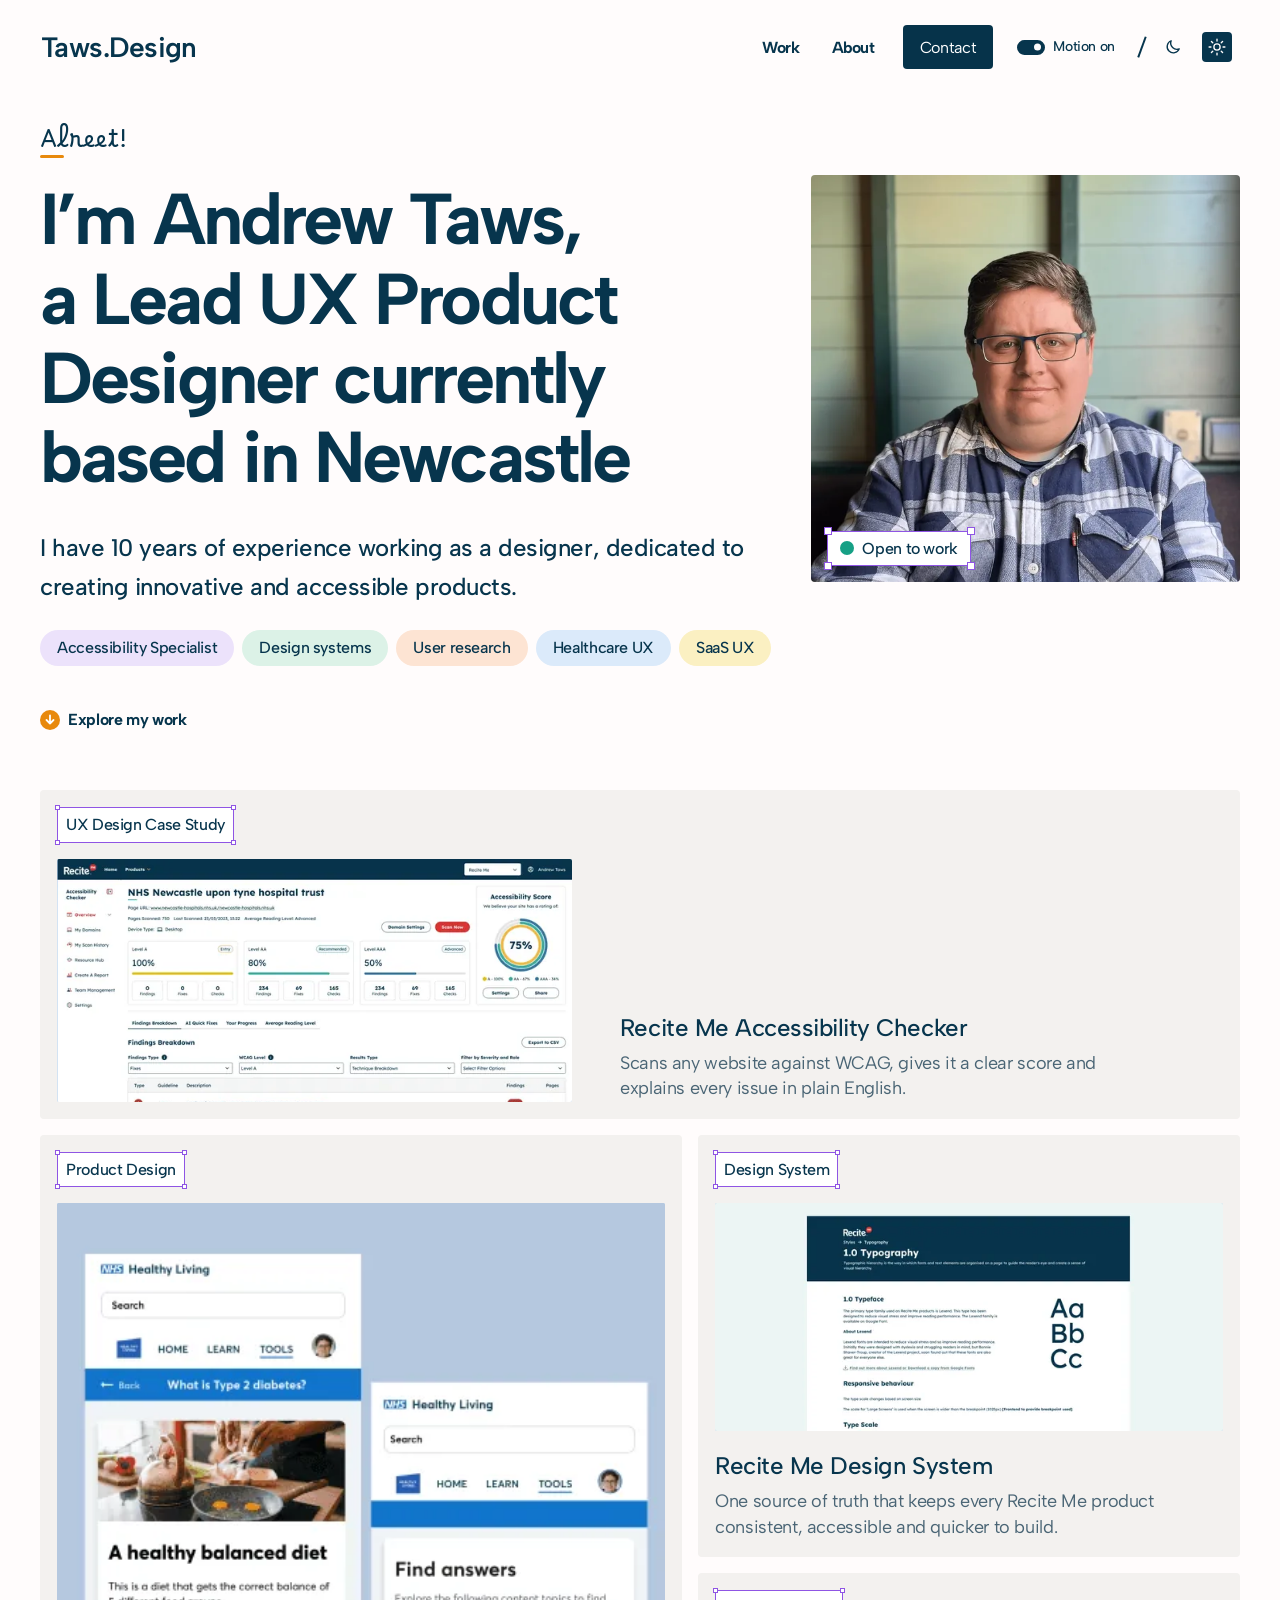
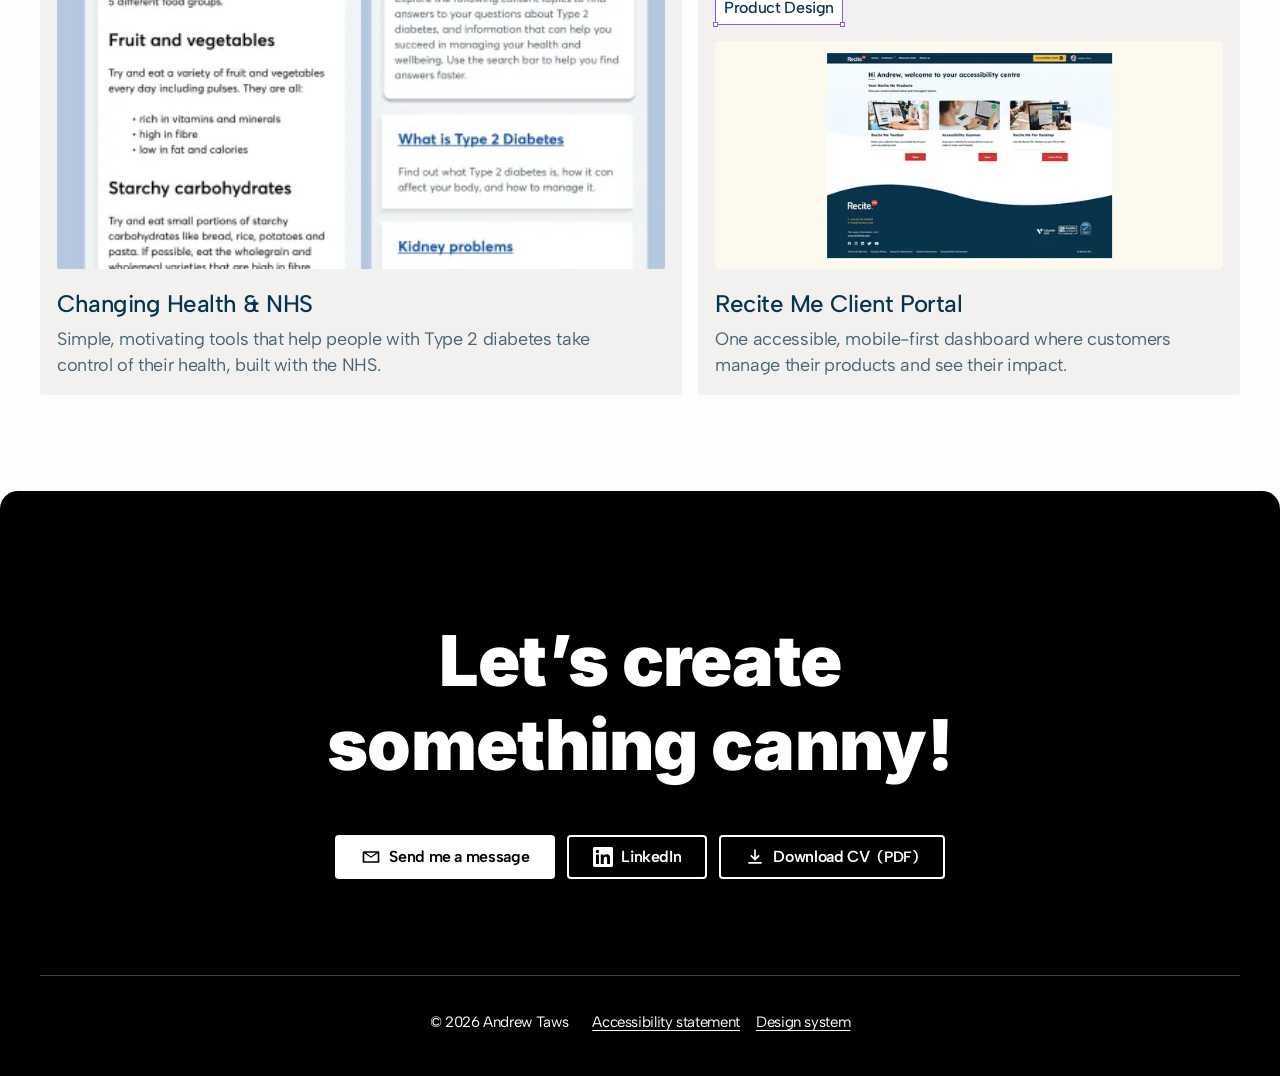
==== commit 86890012: "Fix WCAG 1.3.1 (F2) flag on the Open to work badge The bold standalone badge read as an unmarked hea" ====
--- a/index.html
+++ b/index.html
@@ -29,7 +29,7 @@
   <link rel="preload" href="assets/fonts/albert-sans-latin.woff2" as="font" type="font/woff2" crossorigin>
   <link rel="stylesheet" href="assets/css/tokens.css?v=7671c35b">
   <link rel="stylesheet" href="assets/css/base.css?v=1dd6b6e0">
-  <link rel="stylesheet" href="assets/css/components.css?v=0303f8e1">
+  <link rel="stylesheet" href="assets/css/components.css?v=0476bb83">
   <script src="assets/js/site.js?v=ac7a32ef" defer></script>
   <script src="assets/js/scroll-reveal.js?v=4744df16" defer></script>
 </head>
@@ -85,7 +85,7 @@
         <div class="hero__media">
           <div class="portrait">
             <img srcset="assets/images/shared/profile-andrew-taws-640.webp 640w, assets/images/shared/profile-andrew-taws-1024.webp 1024w, assets/images/shared/profile-andrew-taws.webp 1200w" sizes="(min-width: 75em) 448px, (min-width: 56em) 36vw, 14rem" class="portrait__img" src="assets/images/shared/profile-andrew-taws.webp" width="1200" height="1351" alt="Andrew Taws" loading="lazy" decoding="async">
-            <p class="status-badge figma-frame figma-frame--lg"><span class="status-badge__dot" aria-hidden="true"></span>Open to work</p>
+            <p class="status-badge figma-frame figma-frame--lg"><span class="status-badge__dot" aria-hidden="true"></span><span class="visually-hidden">Status: </span>Open to work</p>
           </div>
         </div>
       </section>
@@ -145,9 +145,9 @@
         <li><a class="btn btn--inverse" href="contact.html">
           <svg class="btn__icon" viewBox="0 0 24 24" aria-hidden="true" focusable="false"><path d="M3 5h18a1 1 0 0 1 1 1v12a1 1 0 0 1-1 1H3a1 1 0 0 1-1-1V6a1 1 0 0 1 1-1Zm1 2.4V17h16V7.4l-7.4 5.2a1 1 0 0 1-1.2 0L4 7.4ZM5.9 7l6.1 4.3L18.1 7H5.9Z"/></svg>
           Send me a message</a></li>
-        <li><a class="btn btn--ghost-inverse" href="https://www.linkedin.com/in/andrewtaws/" target="_blank" rel="noopener">
+        <li><a class="btn btn--ghost-inverse" href="https://www.linkedin.com/in/andrewtaws/" target="_blank" rel="noopener" aria-label="LinkedIn (opens in a new tab)">
           <svg class="btn__icon" viewBox="0 0 24 24" aria-hidden="true" focusable="false"><path d="M20.45 20.45h-3.56v-5.57c0-1.33-.02-3.04-1.85-3.04-1.85 0-2.14 1.45-2.14 2.94v5.67H9.35V9h3.41v1.56h.05c.48-.9 1.64-1.85 3.37-1.85 3.6 0 4.27 2.37 4.27 5.46v6.28ZM5.34 7.43a2.06 2.06 0 1 1 0-4.13 2.06 2.06 0 0 1 0 4.13ZM7.12 20.45H3.56V9h3.56v11.45ZM22.22 0H1.77C.79 0 0 .77 0 1.73v20.54C0 23.23.79 24 1.77 24h20.45c.98 0 1.78-.77 1.78-1.73V1.73C24 .77 23.2 0 22.22 0Z"/></svg>
-          LinkedIn<span class="visually-hidden"> (opens in a new tab)</span></a></li>
+          LinkedIn</a></li>
         <li><a class="btn btn--ghost-inverse" href="assets/files/andrew-taws-cv.pdf">
           <svg class="btn__icon" viewBox="0 0 24 24" aria-hidden="true" focusable="false"><path d="M11 3h2v9.6l3.3-3.3 1.4 1.4L12 16.4l-5.7-5.7 1.4-1.4 3.3 3.3V3ZM4 18h16v2H4v-2Z"/></svg>
           Download CV <span class="text-sm">(PDF)</span></a></li>
--- a/assets/css/components.css
+++ b/assets/css/components.css
@@ -98,6 +98,22 @@
      the browser jump the page to "reveal" it. */
   .site-header * {
     scroll-margin-top: calc(-1 * (var(--header-height, 8.5rem) + var(--space-4)));
+  }
+}
+
+/* Un-stick on short or very narrow viewports (WCAG 1.4.10, technique C34).
+   The sticky rule above only applies from 40em tall; this states the
+   opposite explicitly, so at 400% zoom or on a landscape phone the header
+   scrolls away with the page and never covers content. */
+@media (max-height: 39.99em), (max-width: 20em) {
+  .site-header,
+  .js .site-header,
+  .site-header.is-stuck {
+    position: static;
+  }
+
+  html {
+    scroll-padding-top: var(--space-6);
   }
 }
 
@@ -601,7 +617,9 @@
   border: 1px solid transparent;
   border-radius: var(--radius-sm);
   font-size: var(--text-label);
-  font-weight: var(--weight-bold);
+  /* Medium, not bold, so it reads as a label rather than an unmarked
+     heading (WCAG 1.3.1, failure F2) */
+  font-weight: var(--weight-medium);
   color: var(--color-heading);
   box-shadow: var(--shadow-sm);
 }
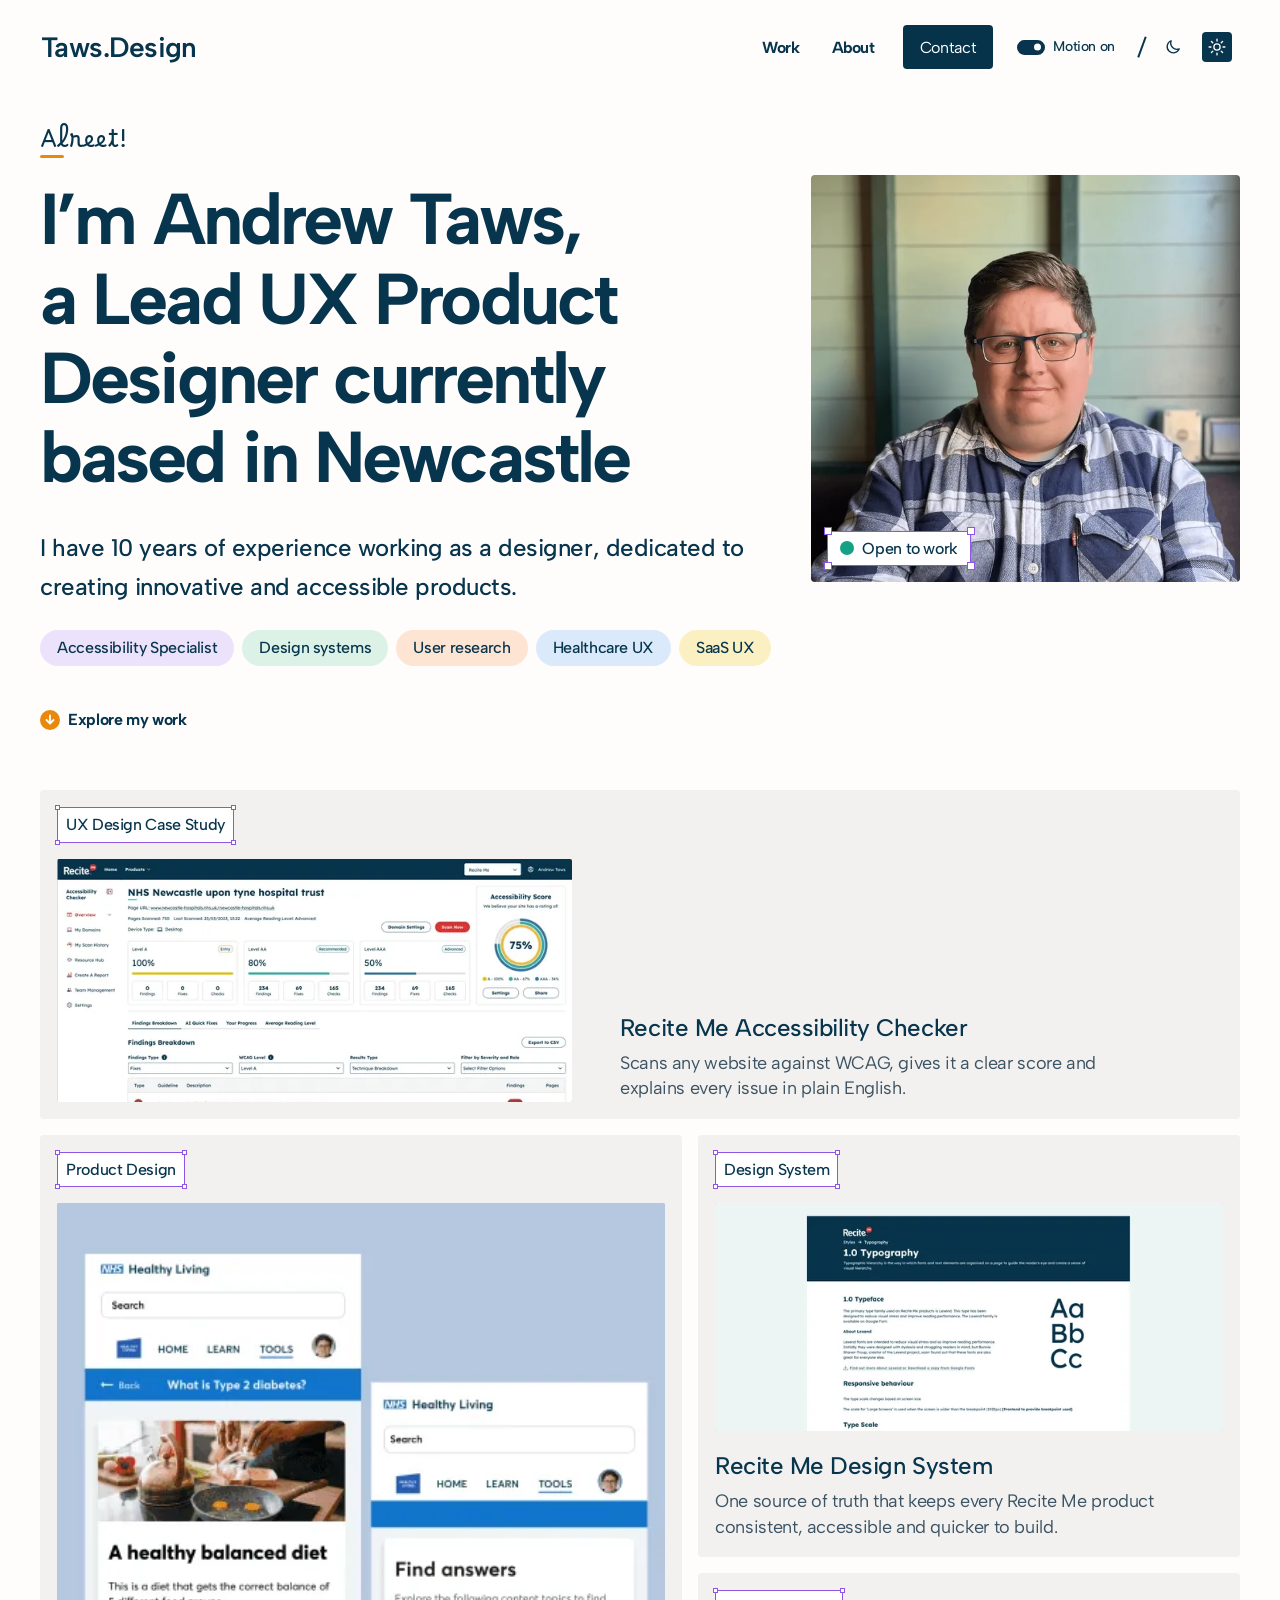
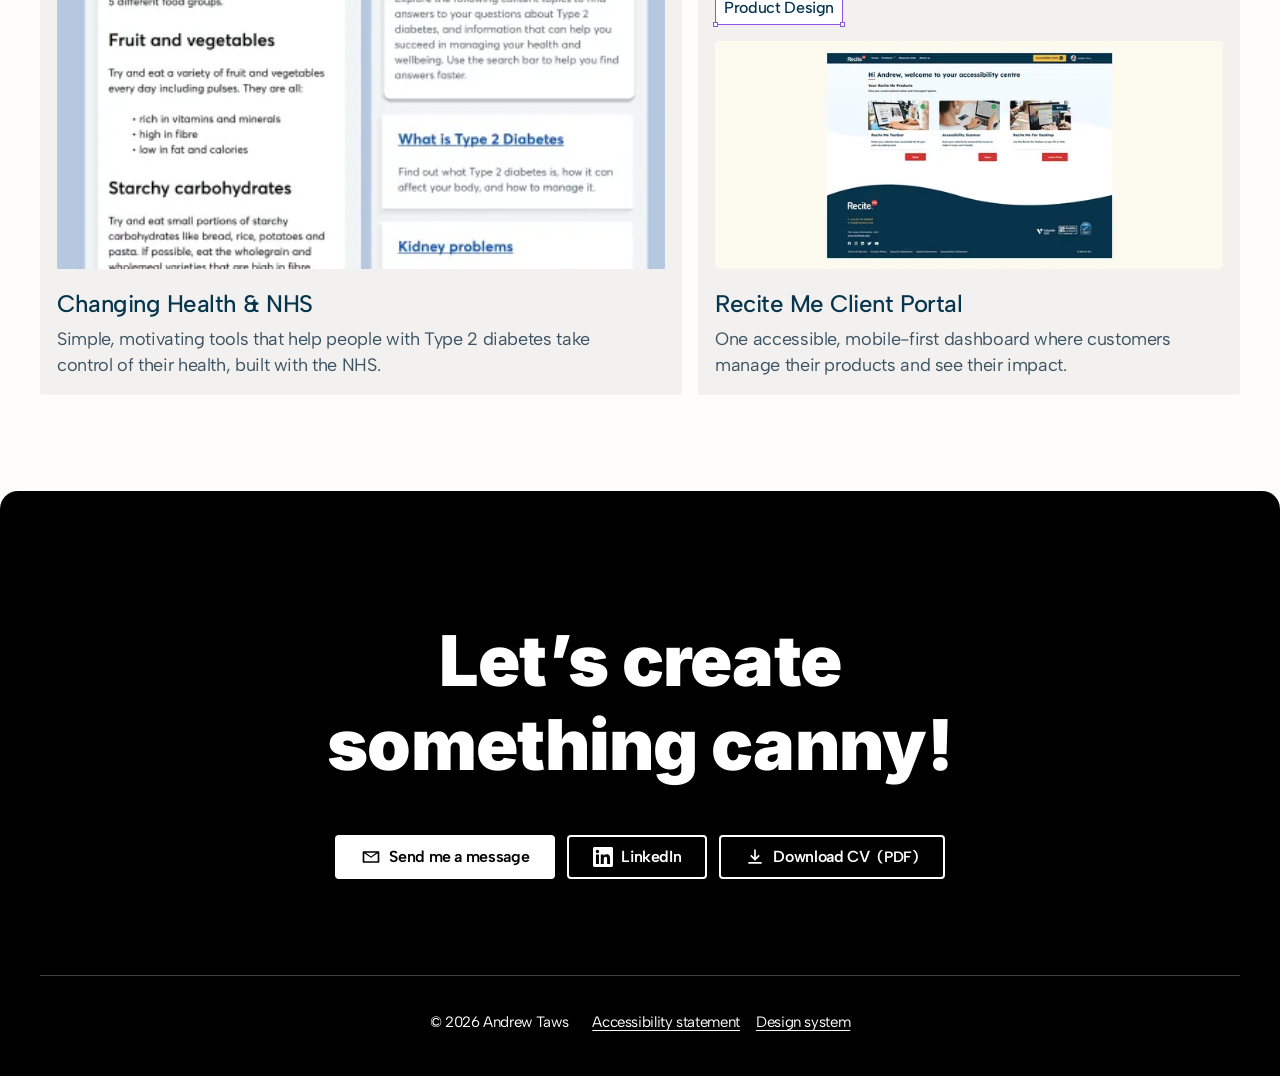
==== commit 5d1d935d: "Raise muted and error text to AAA contrast (7:1) in both themes Muted text (#3b5363 light, #b4c6d2 d" ====
--- a/index.html
+++ b/index.html
@@ -27,7 +27,7 @@
   <meta name="theme-color" content="#0f1c25" media="(prefers-color-scheme: dark)">
 
   <link rel="preload" href="assets/fonts/albert-sans-latin.woff2" as="font" type="font/woff2" crossorigin>
-  <link rel="stylesheet" href="assets/css/tokens.css?v=7671c35b">
+  <link rel="stylesheet" href="assets/css/tokens.css?v=a52611cb">
   <link rel="stylesheet" href="assets/css/base.css?v=1dd6b6e0">
   <link rel="stylesheet" href="assets/css/components.css?v=0476bb83">
   <script src="assets/js/site.js?v=ac7a32ef" defer></script>
@@ -85,7 +85,7 @@
         <div class="hero__media">
           <div class="portrait">
             <img srcset="assets/images/shared/profile-andrew-taws-640.webp 640w, assets/images/shared/profile-andrew-taws-1024.webp 1024w, assets/images/shared/profile-andrew-taws.webp 1200w" sizes="(min-width: 75em) 448px, (min-width: 56em) 36vw, 14rem" class="portrait__img" src="assets/images/shared/profile-andrew-taws.webp" width="1200" height="1351" alt="Andrew Taws" loading="lazy" decoding="async">
-            <p class="status-badge figma-frame figma-frame--lg"><span class="status-badge__dot" aria-hidden="true"></span><span class="visually-hidden">Status: </span>Open to work</p>
+            <p class="status-badge figma-frame figma-frame--lg"><span class="status-badge__dot" aria-hidden="true"></span>Open to work</p>
           </div>
         </div>
       </section>
--- a/assets/css/tokens.css
+++ b/assets/css/tokens.css
@@ -36,7 +36,7 @@
   --navy-900: #07354d;   /* Text and headings: 12.7:1 on canvas */
   --navy-800: #06334a;   /* Buttons */
   --navy-700: #0d4766;   /* Button hover */
-  --slate-600: #4a6575;  /* Muted text: 6:1 on canvas */
+  --slate-600: #3b5363;  /* Muted text: 7.9:1 on canvas, 7.2:1 on cards (AAA) */
   --sand-100: #f3f1ef;   /* Card surface */
   --snow-50: #fffcfc;    /* Page canvas */
   --white: #ffffff;
@@ -46,7 +46,7 @@
   --amber-700: #b35c00;  /* Focus ring on light: 4.6:1 */
   --amber-300: #ffb84d;  /* Focus ring on dark: 12.2:1 */
   --green-500: #16a085;  /* Status dot: decorative, always paired with text */
-  --red-700: #b42318;    /* Errors: 6.4:1 */
+  --red-700: #9b1c13;    /* Errors: 7.3:1 or more on light surfaces (AAA) */
   --violet-500: #8f55e4; /* Figma-style selection frame: 4:1 on cards. Decorative */
   --violet-100: #ece2fb; /* Accent pill background: navy text 10.4:1 */
   --mint-100: #dcf2e7;   /* Pastel pill: navy text 11.0:1 */
@@ -184,7 +184,7 @@
     --color-surface: #172a36;         /* Text 12.6:1 */
     --color-surface-raised: #1d3341;  /* Text 11.2:1 */
     --color-text: #e8eef2;
-    --color-text-muted: #a7bac7;      /* 6.6:1 on raised surfaces */
+    --color-text-muted: #b4c6d2;      /* 7.5:1 or more on every surface (AAA) */
     --color-heading: #f3f7f9;
     --color-link: #e8eef2;
     --color-action: #8ecbef;          /* Light buttons, dark text 10.2:1 */
@@ -194,7 +194,7 @@
     --color-focus-inverse: #ffb84d;
     --color-media-band: #24445a;
     --color-success: #3fd0a2;
-    --color-error: #ff958b;           /* 6.2:1 or more */
+    --color-error: #ffb3ac;           /* 7.7:1 or more (AAA) */
     --color-frame: #b08af2;           /* 5.5:1 on cards */
     --color-inverse-bg: #0a1620;      /* Footer: darker than the page, not black */
     --color-inverse-text: #f3f7f9;
@@ -233,7 +233,7 @@
   --color-surface: #172a36;         /* Text 12.6:1 */
   --color-surface-raised: #1d3341;  /* Text 11.2:1 */
   --color-text: #e8eef2;
-  --color-text-muted: #a7bac7;      /* 6.6:1 on raised surfaces */
+  --color-text-muted: #b4c6d2;      /* 7.5:1 or more on every surface (AAA) */
   --color-heading: #f3f7f9;
   --color-link: #e8eef2;
   --color-action: #8ecbef;          /* Light buttons, dark text 10.2:1 */
@@ -243,7 +243,7 @@
   --color-focus-inverse: #ffb84d;
   --color-media-band: #24445a;
   --color-success: #3fd0a2;
-  --color-error: #ff958b;           /* 6.2:1 or more */
+  --color-error: #ffb3ac;           /* 7.7:1 or more (AAA) */
   --color-frame: #b08af2;           /* 5.5:1 on cards */
   --color-inverse-bg: #0a1620;      /* Footer: darker than the page, not black */
   --color-inverse-text: #f3f7f9;
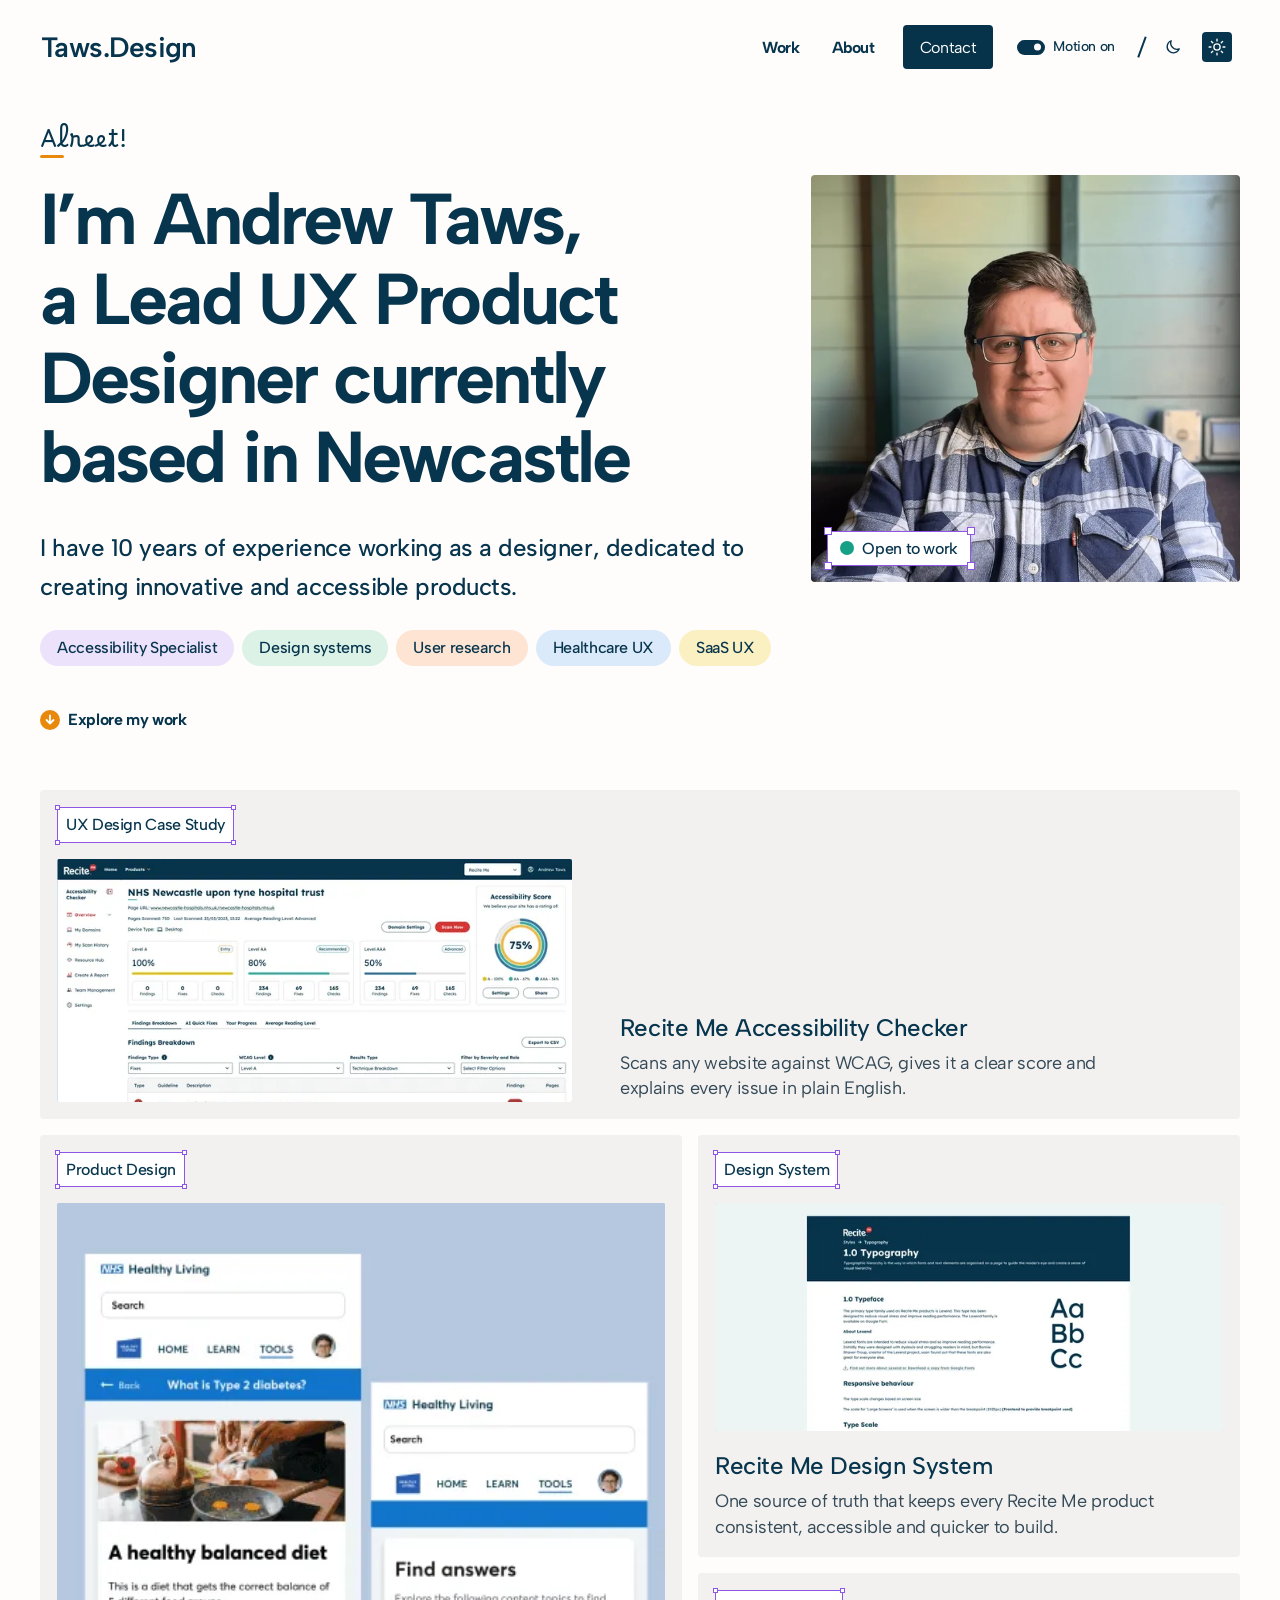
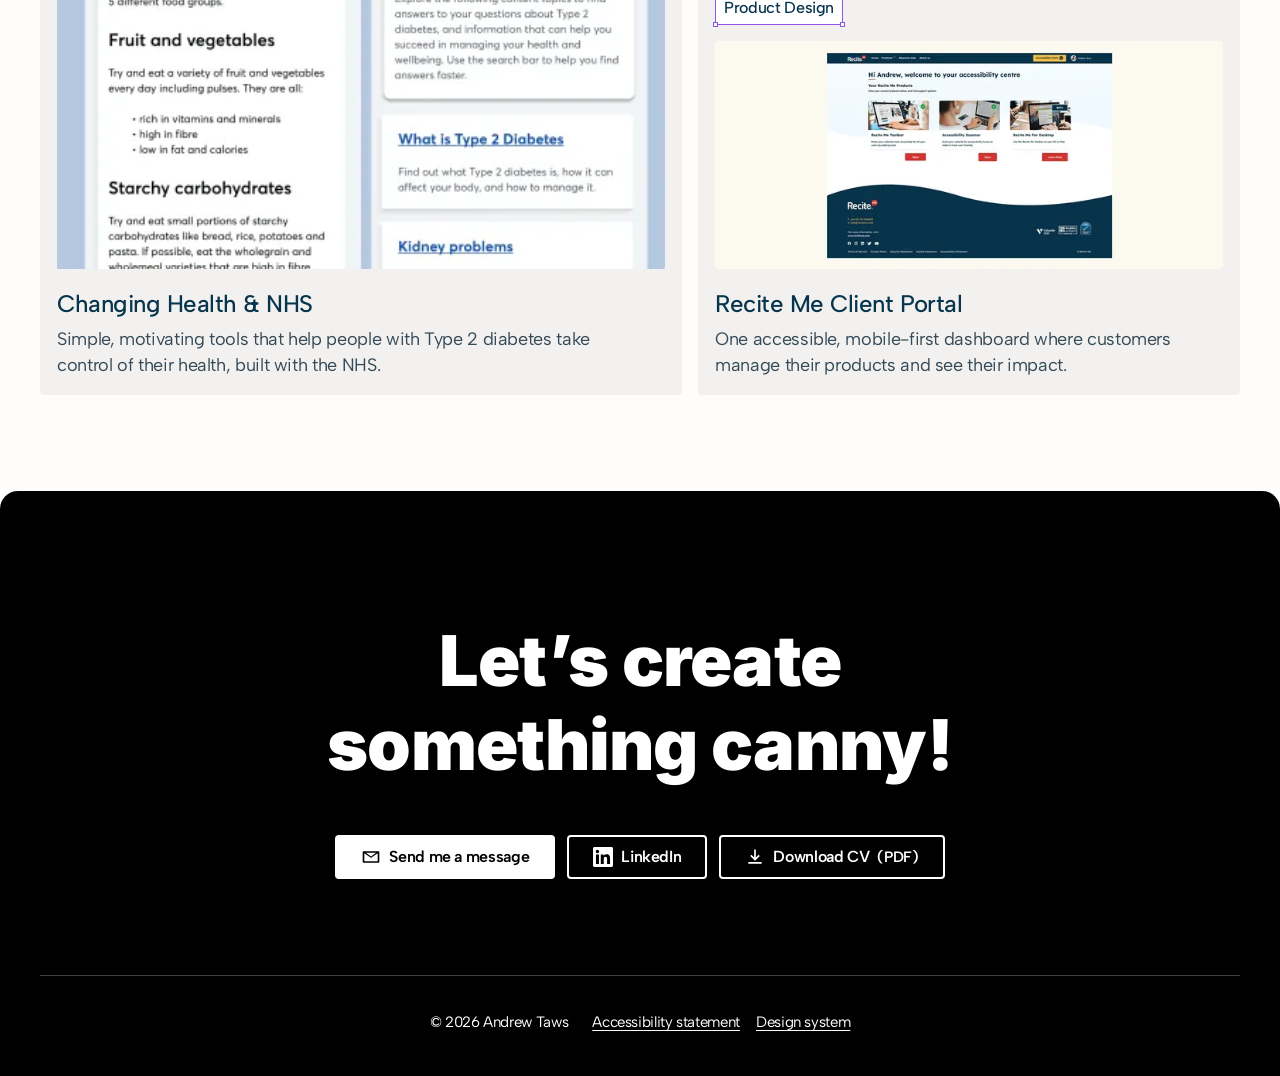
==== commit 8ae11961: "Darken muted text further for AAA headroom (8.2:1 on cards) #3b5363 passed 7:1 on the beige cards on" ====
--- a/index.html
+++ b/index.html
@@ -27,7 +27,7 @@
   <meta name="theme-color" content="#0f1c25" media="(prefers-color-scheme: dark)">
 
   <link rel="preload" href="assets/fonts/albert-sans-latin.woff2" as="font" type="font/woff2" crossorigin>
-  <link rel="stylesheet" href="assets/css/tokens.css?v=a52611cb">
+  <link rel="stylesheet" href="assets/css/tokens.css?v=f3d131d7">
   <link rel="stylesheet" href="assets/css/base.css?v=1dd6b6e0">
   <link rel="stylesheet" href="assets/css/components.css?v=0476bb83">
   <script src="assets/js/site.js?v=ac7a32ef" defer></script>
--- a/assets/css/tokens.css
+++ b/assets/css/tokens.css
@@ -36,7 +36,7 @@
   --navy-900: #07354d;   /* Text and headings: 12.7:1 on canvas */
   --navy-800: #06334a;   /* Buttons */
   --navy-700: #0d4766;   /* Button hover */
-  --slate-600: #3b5363;  /* Muted text: 7.9:1 on canvas, 7.2:1 on cards (AAA) */
+  --slate-600: #344a58;  /* Muted text: 9.1:1 on canvas, 8.2:1 on cards (AAA with headroom) */
   --sand-100: #f3f1ef;   /* Card surface */
   --snow-50: #fffcfc;    /* Page canvas */
   --white: #ffffff;
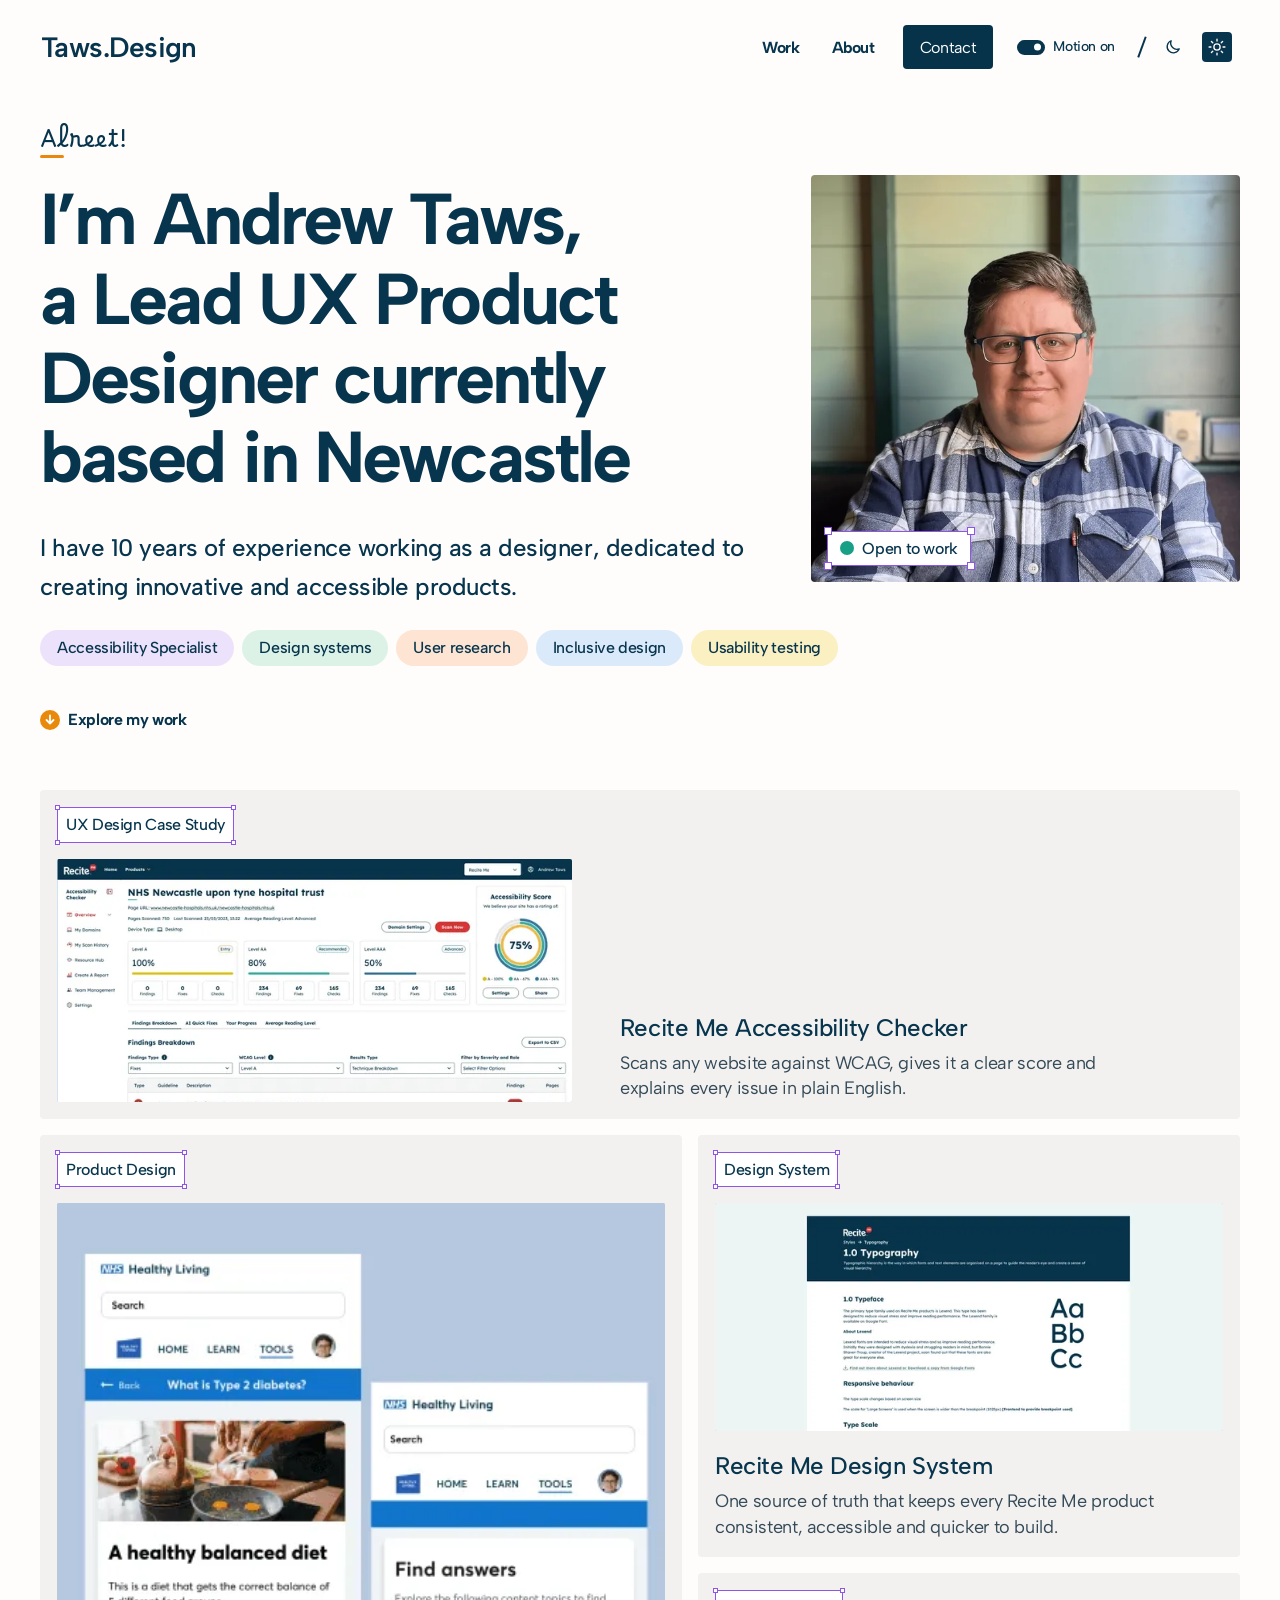
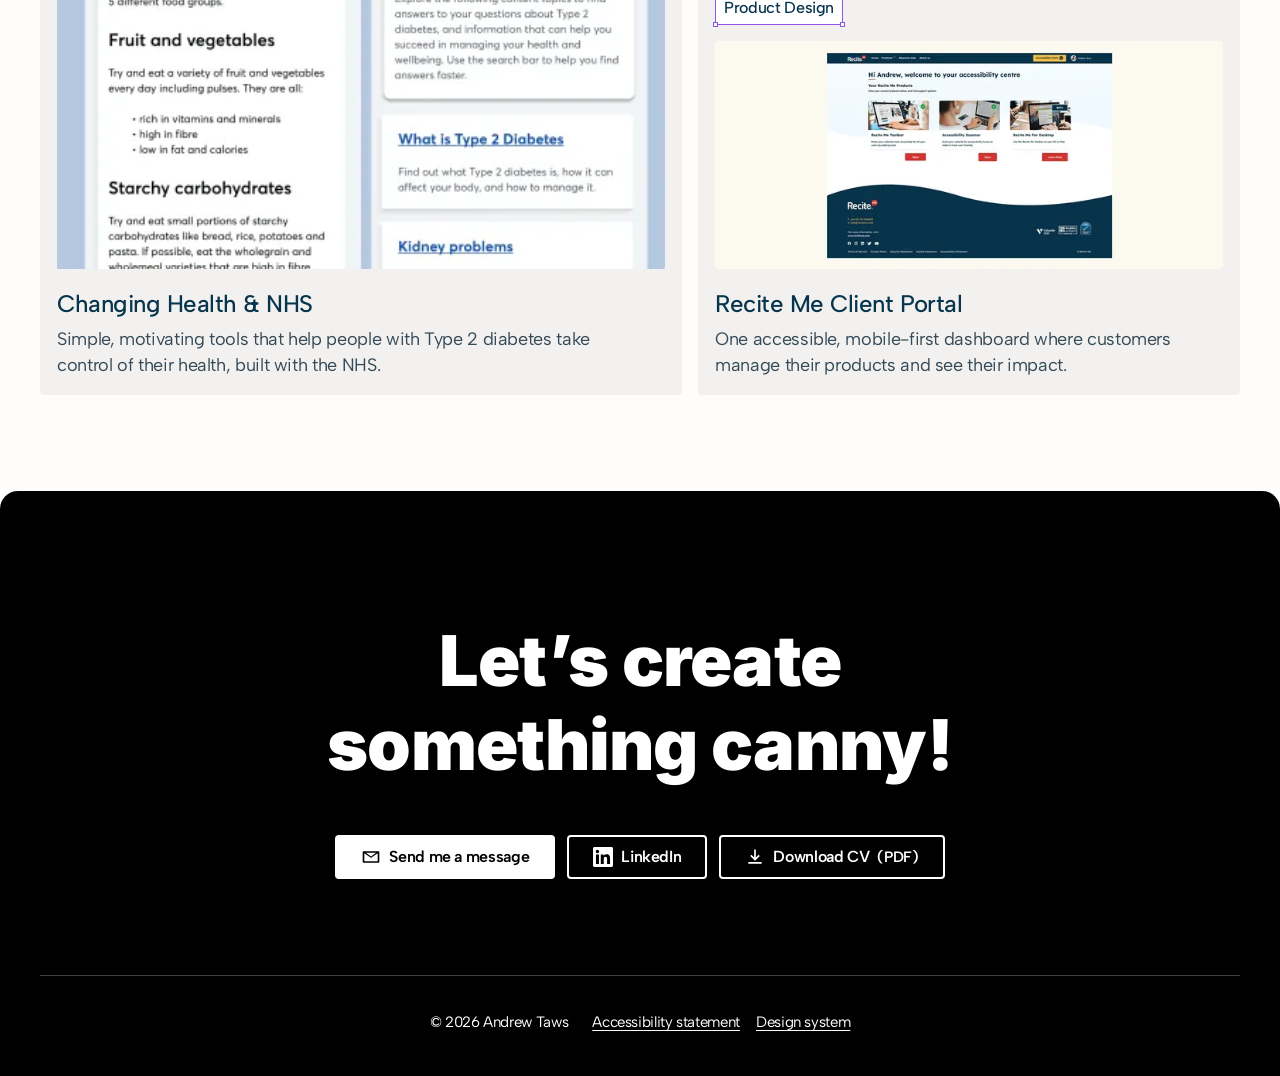
==== commit 4e1ba9fd: "Replace sector pills with Inclusive design and Usability testing Healthcare UX and SaaS UX become In" ====
--- a/index.html
+++ b/index.html
@@ -29,7 +29,7 @@
   <link rel="preload" href="assets/fonts/albert-sans-latin.woff2" as="font" type="font/woff2" crossorigin>
   <link rel="stylesheet" href="assets/css/tokens.css?v=f3d131d7">
   <link rel="stylesheet" href="assets/css/base.css?v=1dd6b6e0">
-  <link rel="stylesheet" href="assets/css/components.css?v=0476bb83">
+  <link rel="stylesheet" href="assets/css/components.css?v=1c64df29">
   <script src="assets/js/site.js?v=ac7a32ef" defer></script>
   <script src="assets/js/scroll-reveal.js?v=4744df16" defer></script>
 </head>
@@ -68,8 +68,8 @@
               <li class="pill pill--violet">Accessibility Specialist</li>
               <li class="pill pill--mint">Design systems</li>
               <li class="pill pill--peach">User research</li>
-              <li class="pill pill--sky">Healthcare UX</li>
-              <li class="pill pill--lemon">SaaS UX</li>
+              <li class="pill pill--sky">Inclusive design</li>
+              <li class="pill pill--lemon">Usability testing</li>
             </ul>
             <p class="hero__actions">
               <a class="scroll-link scroll-link--nudge" href="#work">
--- a/assets/css/components.css
+++ b/assets/css/components.css
@@ -970,7 +970,7 @@
   }
 
   /* Homepage: the "View work" link joins the end of the pill rows (next
-     to "SaaS UX" where it fits). The list box steps aside for layout only;
+     to the last pill where it fits). The list box steps aside for layout only;
      it is still announced as a list of five specialisms. */
   .hero__tags {
     display: flex;
@@ -983,7 +983,7 @@
     display: contents;
   }
 
-  /* Line break before the last pill, so "SaaS UX" and "View work" always
+  /* Line break before the last pill, so the last pill and "View work" always
      share the final row whatever the phone width. The negative margin on
      that row cancels the extra row gap the break adds. Visual and reading
      order stay the same. */
